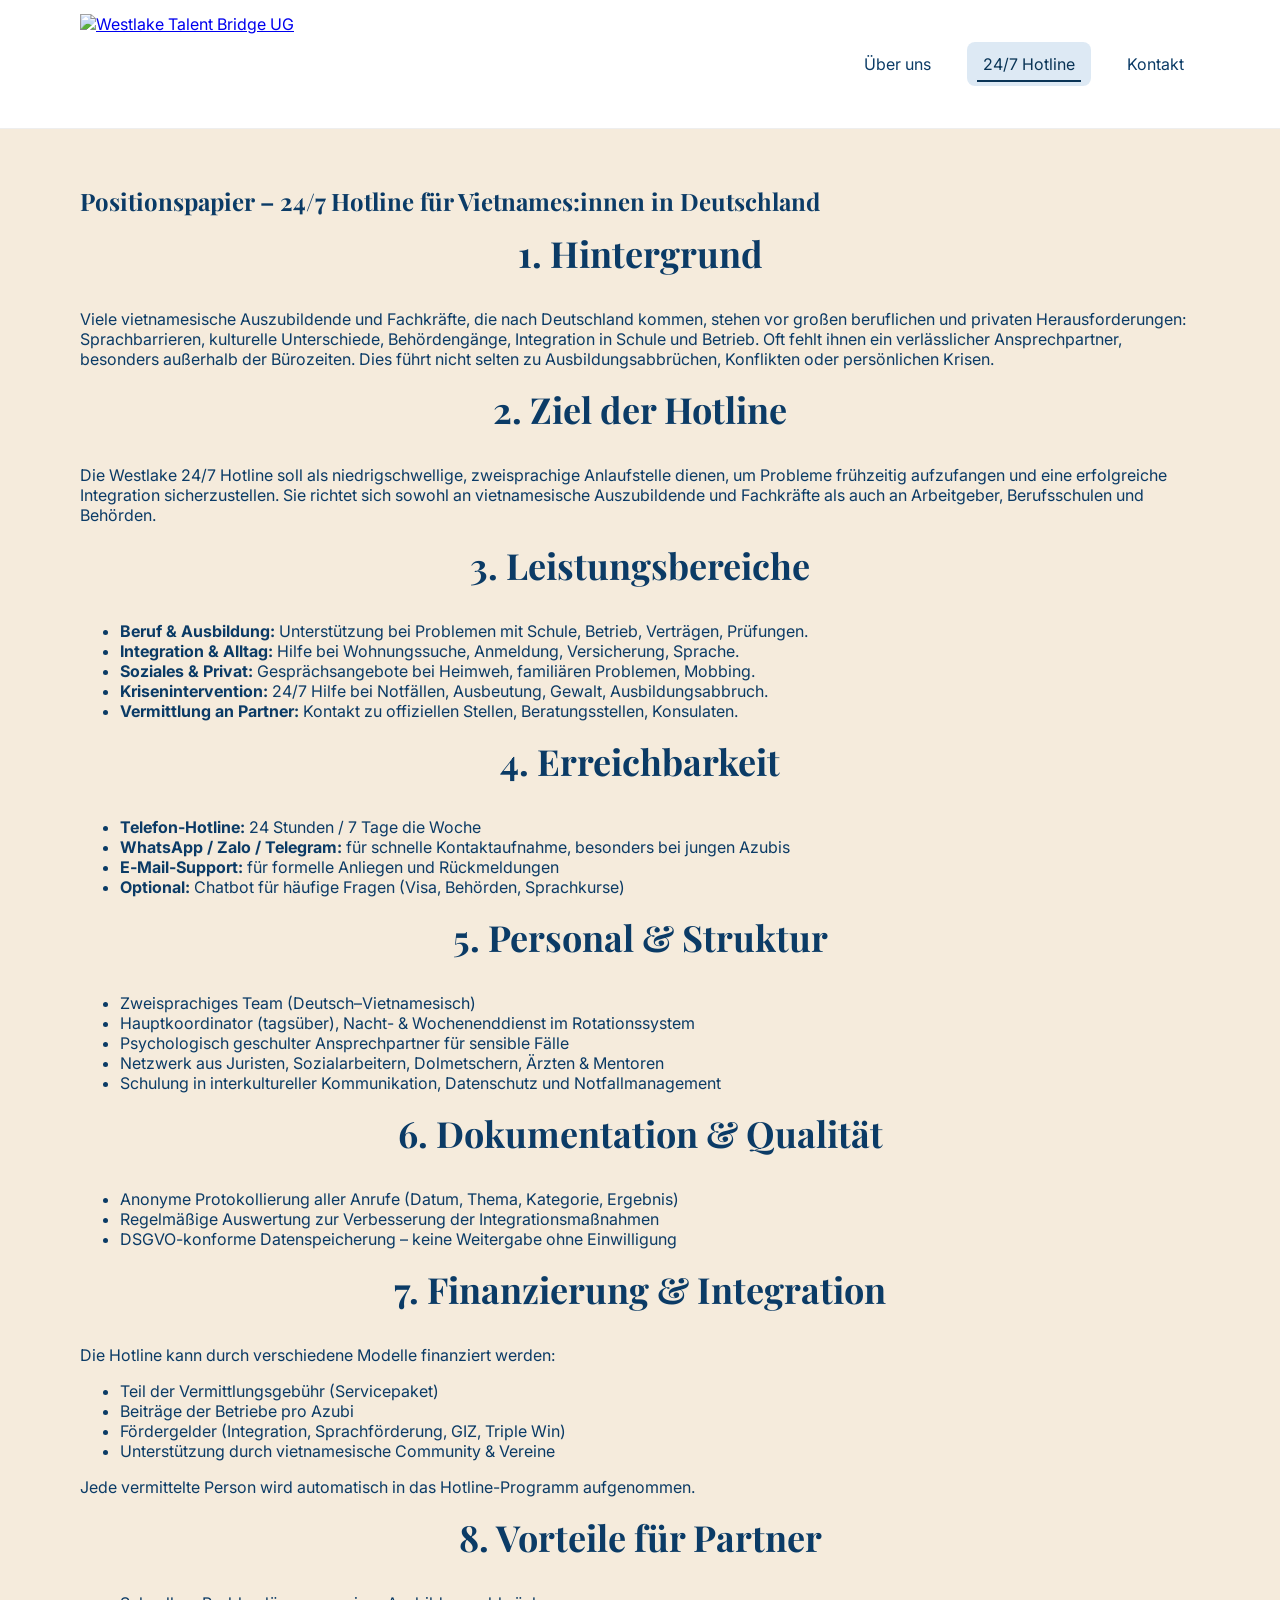
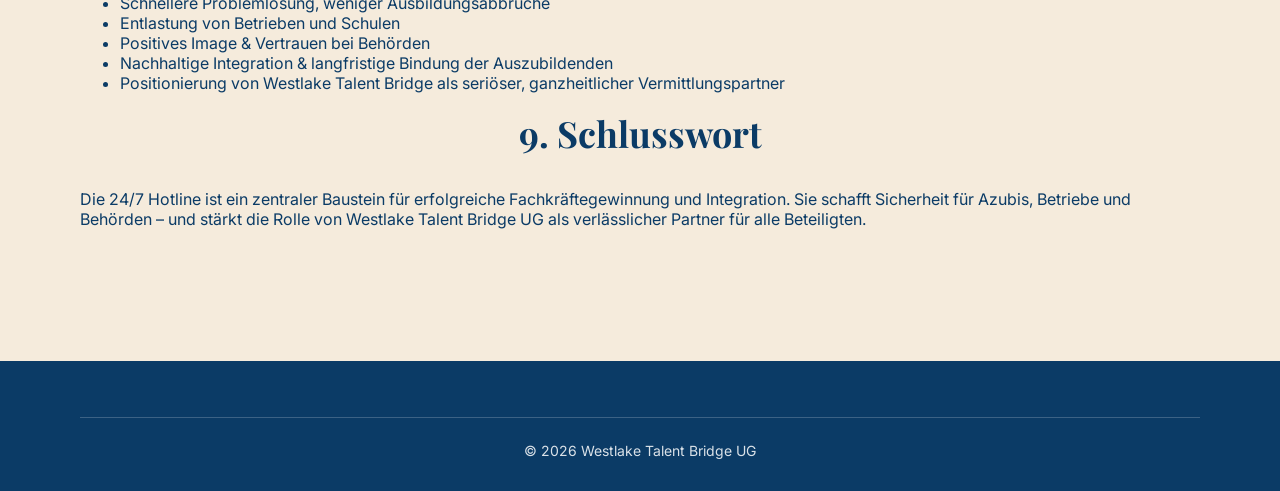
==== hotline.html @ a3ef187e "add new site" ====
<!DOCTYPE html>
<html lang="de">
<head>
	<meta charset="UTF-8" />
	<meta name="viewport" content="width=device-width, initial-scale=1.0" />
	<title>24/7 Hotline — Westlake Talent Bridge UG</title>
	<link rel="icon" href="./img/logo-monogram.jpeg" />
	<link rel="stylesheet" href="./css/styles.css" />
</head>
<body>
	<header class="site-header">
		<div class="container">
			<a href="/" class="logo" aria-label="Westlake Talent Bridge UG">
				<img src="./img/logo-top.jpeg" alt="Westlake Talent Bridge UG" />
			</a>
			<nav id="nav" class="nav" aria-label="Hauptnavigation">
				<ul class="nav__list">
					<li><a href="/ueber-uns.html">Über uns</a></li>
					<li><a href="/hotline.html" class="active">24/7 Hotline</a></li>
					<li><a href="/kontakt.html">Kontakt</a></li>
				</ul>
			</nav>
			<button id="burger" class="burger" aria-label="Menü öffnen" aria-controls="nav" aria-expanded="false">
				<span></span><span></span><span></span>
			</button>
		</div>
	</header>

	<main>
		<section class="section fade-in">
			<div class="container">
				<h1>Positionspapier – 24/7 Hotline für Vietnames:innen in Deutschland</h1>

				<h2>1. Hintergrund</h2>
				<p>Viele vietnamesische Auszubildende und Fachkräfte, die nach Deutschland kommen, stehen vor großen beruflichen und privaten Herausforderungen: Sprachbarrieren, kulturelle Unterschiede, Behördengänge, Integration in Schule und Betrieb. Oft fehlt ihnen ein verlässlicher Ansprechpartner, besonders außerhalb der Bürozeiten. Dies führt nicht selten zu Ausbildungsabbrüchen, Konflikten oder persönlichen Krisen.</p>

				<h2>2. Ziel der Hotline</h2>
				<p>Die Westlake 24/7 Hotline soll als niedrigschwellige, zweisprachige Anlaufstelle dienen, um Probleme frühzeitig aufzufangen und eine erfolgreiche Integration sicherzustellen. Sie richtet sich sowohl an vietnamesische Auszubildende und Fachkräfte als auch an Arbeitgeber, Berufsschulen und Behörden.</p>

				<h2>3. Leistungsbereiche</h2>
				<ul class="list">
					<li><strong>Beruf &amp; Ausbildung:</strong> Unterstützung bei Problemen mit Schule, Betrieb, Verträgen, Prüfungen.</li>
					<li><strong>Integration &amp; Alltag:</strong> Hilfe bei Wohnungssuche, Anmeldung, Versicherung, Sprache.</li>
					<li><strong>Soziales &amp; Privat:</strong> Gesprächsangebote bei Heimweh, familiären Problemen, Mobbing.</li>
					<li><strong>Krisenintervention:</strong> 24/7 Hilfe bei Notfällen, Ausbeutung, Gewalt, Ausbildungsabbruch.</li>
					<li><strong>Vermittlung an Partner:</strong> Kontakt zu offiziellen Stellen, Beratungsstellen, Konsulaten.</li>
				</ul>

				<h2>4. Erreichbarkeit</h2>
				<ul class="list">
					<li><strong>Telefon-Hotline:</strong> 24 Stunden / 7 Tage die Woche</li>
					<li><strong>WhatsApp / Zalo / Telegram:</strong> für schnelle Kontaktaufnahme, besonders bei jungen Azubis</li>
					<li><strong>E‑Mail-Support:</strong> für formelle Anliegen und Rückmeldungen</li>
					<li><strong>Optional:</strong> Chatbot für häufige Fragen (Visa, Behörden, Sprachkurse)</li>
				</ul>

				<h2>5. Personal &amp; Struktur</h2>
				<ul class="list">
					<li>Zweisprachiges Team (Deutsch–Vietnamesisch)</li>
					<li>Hauptkoordinator (tagsüber), Nacht- &amp; Wochenenddienst im Rotationssystem</li>
					<li>Psychologisch geschulter Ansprechpartner für sensible Fälle</li>
					<li>Netzwerk aus Juristen, Sozialarbeitern, Dolmetschern, Ärzten &amp; Mentoren</li>
					<li>Schulung in interkultureller Kommunikation, Datenschutz und Notfallmanagement</li>
				</ul>

				<h2>6. Dokumentation &amp; Qualität</h2>
				<ul class="list">
					<li>Anonyme Protokollierung aller Anrufe (Datum, Thema, Kategorie, Ergebnis)</li>
					<li>Regelmäßige Auswertung zur Verbesserung der Integrationsmaßnahmen</li>
					<li>DSGVO-konforme Datenspeicherung – keine Weitergabe ohne Einwilligung</li>
				</ul>

				<h2>7. Finanzierung &amp; Integration</h2>
				<p>Die Hotline kann durch verschiedene Modelle finanziert werden:</p>
				<ul class="list">
					<li>Teil der Vermittlungsgebühr (Servicepaket)</li>
					<li>Beiträge der Betriebe pro Azubi</li>
					<li>Fördergelder (Integration, Sprachförderung, GIZ, Triple Win)</li>
					<li>Unterstützung durch vietnamesische Community &amp; Vereine</li>
				</ul>
				<p>Jede vermittelte Person wird automatisch in das Hotline-Programm aufgenommen.</p>

				<h2>8. Vorteile für Partner</h2>
				<ul class="list">
					<li>Schnellere Problemlösung, weniger Ausbildungsabbrüche</li>
					<li>Entlastung von Betrieben und Schulen</li>
					<li>Positives Image &amp; Vertrauen bei Behörden</li>
					<li>Nachhaltige Integration &amp; langfristige Bindung der Auszubildenden</li>
					<li>Positionierung von Westlake Talent Bridge als seriöser, ganzheitlicher Vermittlungspartner</li>
				</ul>

				<h2>9. Schlusswort</h2>
				<p>Die 24/7 Hotline ist ein zentraler Baustein für erfolgreiche Fachkräftegewinnung und Integration. Sie schafft Sicherheit für Azubis, Betriebe und Behörden – und stärkt die Rolle von Westlake Talent Bridge UG als verlässlicher Partner für alle Beteiligten.</p>
			</div>
		</section>
	</main>

	<footer class="site-footer fade-in">
		<div class="container">
			<p class="copy">© <span id="year"></span> Westlake Talent Bridge UG</p>
		</div>
	</footer>

	<script src="./js/scripts.js"></script>
</body>
</html>
---- css/styles.css ----
@import url('https://fonts.googleapis.com/css2?family=Inter:wght@300;400;600&family=Playfair+Display:wght@400;600&display=swap');

:root{--blue-dark:#0B3B66;--blue-mid:#1F6FB2;--blue-hover:#093456;--beige:#F5EBDC;--gray-light:#F5F5F7;--white:#FFFFFF}
*{box-sizing:border-box}
html{scroll-behavior:smooth}
body{font-family:'Inter',sans-serif;color:var(--blue-dark);background:var(--beige);margin:0}
h1,h2,h3{font-family:'Playfair Display',serif;color:var(--blue-dark);margin:0 0 12px}
h1:hover,h2:hover,h3:hover,h4:hover,h5:hover,h6:hover,p:hover,span:hover,li:hover{cursor:default}
img{max-width:100%;height:auto;display:block}
.container{max-width:1160px;margin:0 auto;padding:0 20px}

/* Header */
.site-header{position:sticky;top:0;z-index:100;background:var(--white);border-bottom:1px solid #eee}
.site-header .container{display:flex;align-items:center;justify-content:space-between;padding:14px 20px}
.logo img{height:100px;width:auto;max-width:220px}
.nav__list{list-style:none;margin:0;padding:0;display:flex;gap:20px}
.nav__list a{color:var(--blue-dark);text-decoration:none;padding:12px 16px;border-radius:8px;transition:background-color .3s,color .3s;position:relative}
.nav__list a::after{content:"";position:absolute;left:10px;right:10px;bottom:4px;height:2px;background:var(--blue-mid);transform:scaleX(0);transform-origin:left;transition:transform .25s ease,background-color .25s ease}
.nav__list a:hover,.nav__list a.active{background:rgba(31,111,178,0.15);color:var(--blue-hover)}
.nav__list a:hover::after,.nav__list a.active::after{transform:scaleX(1);background:var(--blue-hover)}
.nav__list a.contact-btn{background:var(--blue-mid);color:#fff;padding:12px 28px;font-size:16px;border-radius:10px}
.nav__list a.contact-btn:hover{background:var(--blue-hover);color:#fff}
.nav__list a.contact-btn::after{display:none}
.burger{display:none;background:none;border:0;width:36px;height:28px;position:relative}
.burger span{position:absolute;left:0;right:0;height:3px;background:var(--blue-dark);border-radius:2px;transition:.2s}
.burger span:nth-child(1){top:3px}
.burger span:nth-child(2){top:12px}
.burger span:nth-child(3){top:21px}
.burger.active span:nth-child(1){transform:translateY(9px) rotate(45deg)}
.burger.active span:nth-child(2){opacity:0}
.burger.active span:nth-child(3){transform:translateY(-9px) rotate(-45deg)}
@media (max-width:992px){
  .nav{position:fixed;inset:60px 0 0 0;background:rgba(255,255,255,.98);transform:translateX(100%);transition:transform .25s ease;padding:20px}
  .nav.open{transform:translateX(0)}
  .nav__list{flex-direction:column;gap:16px}
  .burger{display:inline-block}
}

/* Hero */
.hero{position:relative;background:transparent;color:var(--white);padding:0;overflow:hidden}
.hero::after{content:"";position:absolute;inset:0;background:linear-gradient(135deg, rgba(11,59,102,.90) 0%, rgba(11,59,102,.75) 60%, rgba(245,235,220,.55) 100%);z-index:1}
.hero__video,.hero-video{position:absolute;inset:0;width:100%;height:100%;object-fit:cover;z-index:0}
.hero .container{position:relative;z-index:2}
.hero .container{display:flex;flex-direction:column;align-items:center;justify-content:center;text-align:center;min-height:100vh;gap:12px}
.hero h1{color:var(--white);font-size:40px}
.hero p{color:var(--white);opacity:.95}
.cta .btn{display:inline-block;margin-top:12px;background:var(--blue-mid);color:#FFFFFF;padding:16px 26px;font-size:18px;border-radius:12px;text-decoration:none;transition:background-color .3s,transform .2s}
.cta .btn:hover{background:var(--blue-hover);transform:translateY(-2px)}

/* Sections */
.section{padding:56px 0}
.section h2{text-align:center;font-size:36px;margin-bottom:32px}
.grid{display:grid;gap:24px}
.grid-4{grid-template-columns:repeat(2,1fr)}
@media (max-width:768px){.grid-4{grid-template-columns:1fr}}
.card{position:relative;background:var(--white);border:1px solid #eee;border-radius:14px;padding:28px;box-shadow:0 8px 24px rgba(11,59,102,.10);transition:transform .3s,box-shadow .3s;overflow:hidden}
.card::before{content:"";position:absolute;top:0;left:0;right:0;height:4px;background:linear-gradient(90deg,var(--blue-mid) 0%,var(--blue-dark) 100%);transform:scaleX(0);transform-origin:left;transition:transform .4s ease}
.card h3{display:flex;align-items:center;gap:12px}
.card__icon{font-size:40px;display:inline-block}
.card.hover-rise:hover{transform:translateY(-6px);box-shadow:0 16px 32px rgba(11,59,102,.18)}
.card.hover-rise:hover::before{transform:scaleX(1)}

/* Akademie */
.section-akademie{background:linear-gradient(135deg,rgba(31,111,178,0.05) 0%,rgba(245,235,220,0.3) 100%)}
.akademie-content{max-width:900px;margin:0 auto;text-align:center}
.akademie-content p{font-size:18px;line-height:1.6;margin-bottom:16px}
.akademie-features{display:grid;grid-template-columns:repeat(4,1fr);gap:20px;margin-top:32px}
.akademie-feature{background:var(--white);padding:24px;border-radius:12px;box-shadow:0 4px 16px rgba(11,59,102,.08);transition:transform .3s,box-shadow .3s}
.akademie-feature:hover{transform:translateY(-4px);box-shadow:0 8px 24px rgba(11,59,102,.15)}
.feature-icon{font-size:40px;display:block;margin-bottom:12px}
.akademie-feature h4{font-size:18px;color:var(--blue-dark);margin:0}
@media (max-width:992px){.akademie-features{grid-template-columns:repeat(2,1fr)}}
@media (max-width:576px){.akademie-features{grid-template-columns:1fr}}

/* Process Timeline */
.section-process{background:var(--white)}
.process-timeline{display:grid;grid-template-columns:repeat(5,1fr);gap:20px;margin-top:40px;position:relative}
.process-timeline::before{content:"";position:absolute;top:40px;left:10%;right:10%;height:2px;background:linear-gradient(90deg,var(--blue-mid) 0%,var(--blue-dark) 100%);z-index:0}
.process-step{position:relative;text-align:center;z-index:1}
.step-number{width:60px;height:60px;margin:0 auto 16px;background:linear-gradient(135deg,var(--blue-mid),var(--blue-dark));color:white;border-radius:50%;display:flex;align-items:center;justify-content:center;font-size:24px;font-weight:600;box-shadow:0 4px 12px rgba(11,59,102,.2)}
.process-step h3{font-size:18px;margin-bottom:8px;color:var(--blue-dark)}
.process-step p{font-size:14px;color:#666;line-height:1.5}
@media (max-width:992px){.process-timeline{grid-template-columns:repeat(2,1fr);gap:30px}.process-timeline::before{display:none}}
@media (max-width:576px){.process-timeline{grid-template-columns:1fr}}

/* References */
.section-references{background:linear-gradient(135deg,rgba(245,235,220,0.4) 0%,rgba(31,111,178,0.05) 100%)}
.references-intro{text-align:center;font-size:18px;max-width:700px;margin:0 auto 32px}
.partners-grid{display:grid;grid-template-columns:repeat(6,1fr);gap:16px}
.partner-badge{background:var(--white);padding:20px 12px;border-radius:12px;text-align:center;font-size:16px;font-weight:500;color:var(--blue-dark);box-shadow:0 4px 12px rgba(11,59,102,.08);transition:transform .3s,box-shadow .3s;display:flex;align-items:center;justify-content:center;min-height:80px}
.partner-badge:hover{transform:translateY(-4px);box-shadow:0 8px 20px rgba(11,59,102,.15)}
@media (max-width:992px){.partners-grid{grid-template-columns:repeat(3,1fr)}}
@media (max-width:576px){.partners-grid{grid-template-columns:repeat(2,1fr)}}

/* Footer */
.site-footer{background:var(--blue-dark);color:var(--white);padding:48px 0 24px;margin-top:60px}
.site-footer h4{color:var(--white);font-size:18px;margin-bottom:16px}
.site-footer p{color:rgba(255,255,255,0.85);margin:8px 0}
.site-footer a{color:rgba(255,255,255,0.85);text-decoration:none;transition:color .3s}
.site-footer a:hover{color:var(--white)}
.footer-grid{display:grid;grid-template-columns:repeat(3,1fr);gap:32px;margin-bottom:32px}
.footer-grid ul{list-style:none;padding:0;margin:0}
.footer-grid ul li{margin:8px 0}
.socials{list-style:none;padding:0;margin:0;display:flex;gap:12px}
.socials a{display:inline-block;padding:8px 16px;background:rgba(255,255,255,0.1);border-radius:8px;transition:background .3s}
.socials a:hover{background:rgba(255,255,255,0.2)}
.copy{margin-top:24px;padding-top:24px;border-top:1px solid rgba(255,255,255,0.2);color:rgba(255,255,255,0.7);font-size:14px;text-align:center}
@media (max-width:768px){.footer-grid{grid-template-columns:1fr;gap:24px}}

/* Animations */
.fade-in,.slide-up,section{opacity:0;transform:translateY(30px);transition:all .6s ease-out}
.visible{opacity:1;transform:translateY(0)}

/* Forms */
.contact-form{display:grid;gap:12px}
.form-row{display:grid;grid-template-columns:1fr 1fr;gap:12px}
.contact-form input,.contact-form textarea{width:100%;padding:10px 12px;border:1px solid #ddd;border-radius:8px;font-family:inherit}
.contact-form .btn{align-self:start}
@media (max-width:576px){.form-row{grid-template-columns:1fr}}
.map-placeholder iframe{width:100%;height:300px;border:0;border-radius:12px;box-shadow:0 8px 24px rgba(0,0,0,.06)}
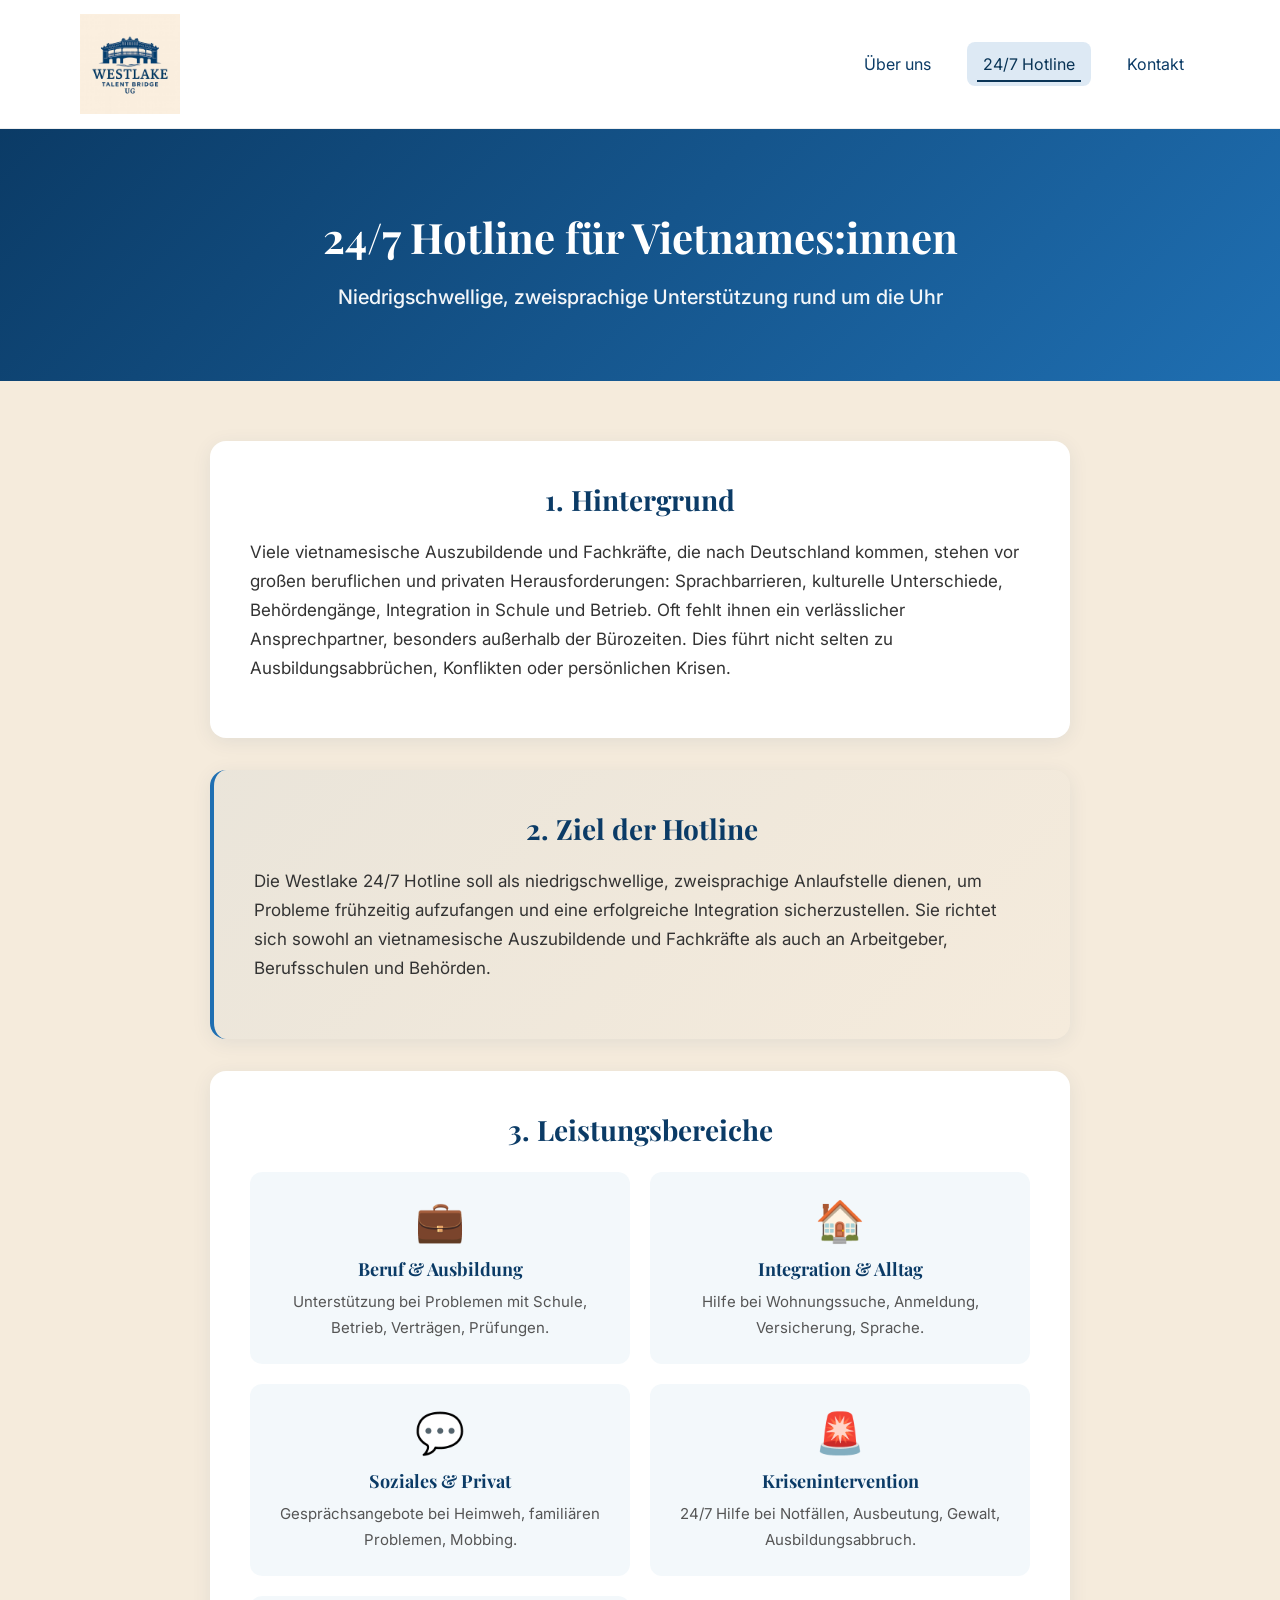
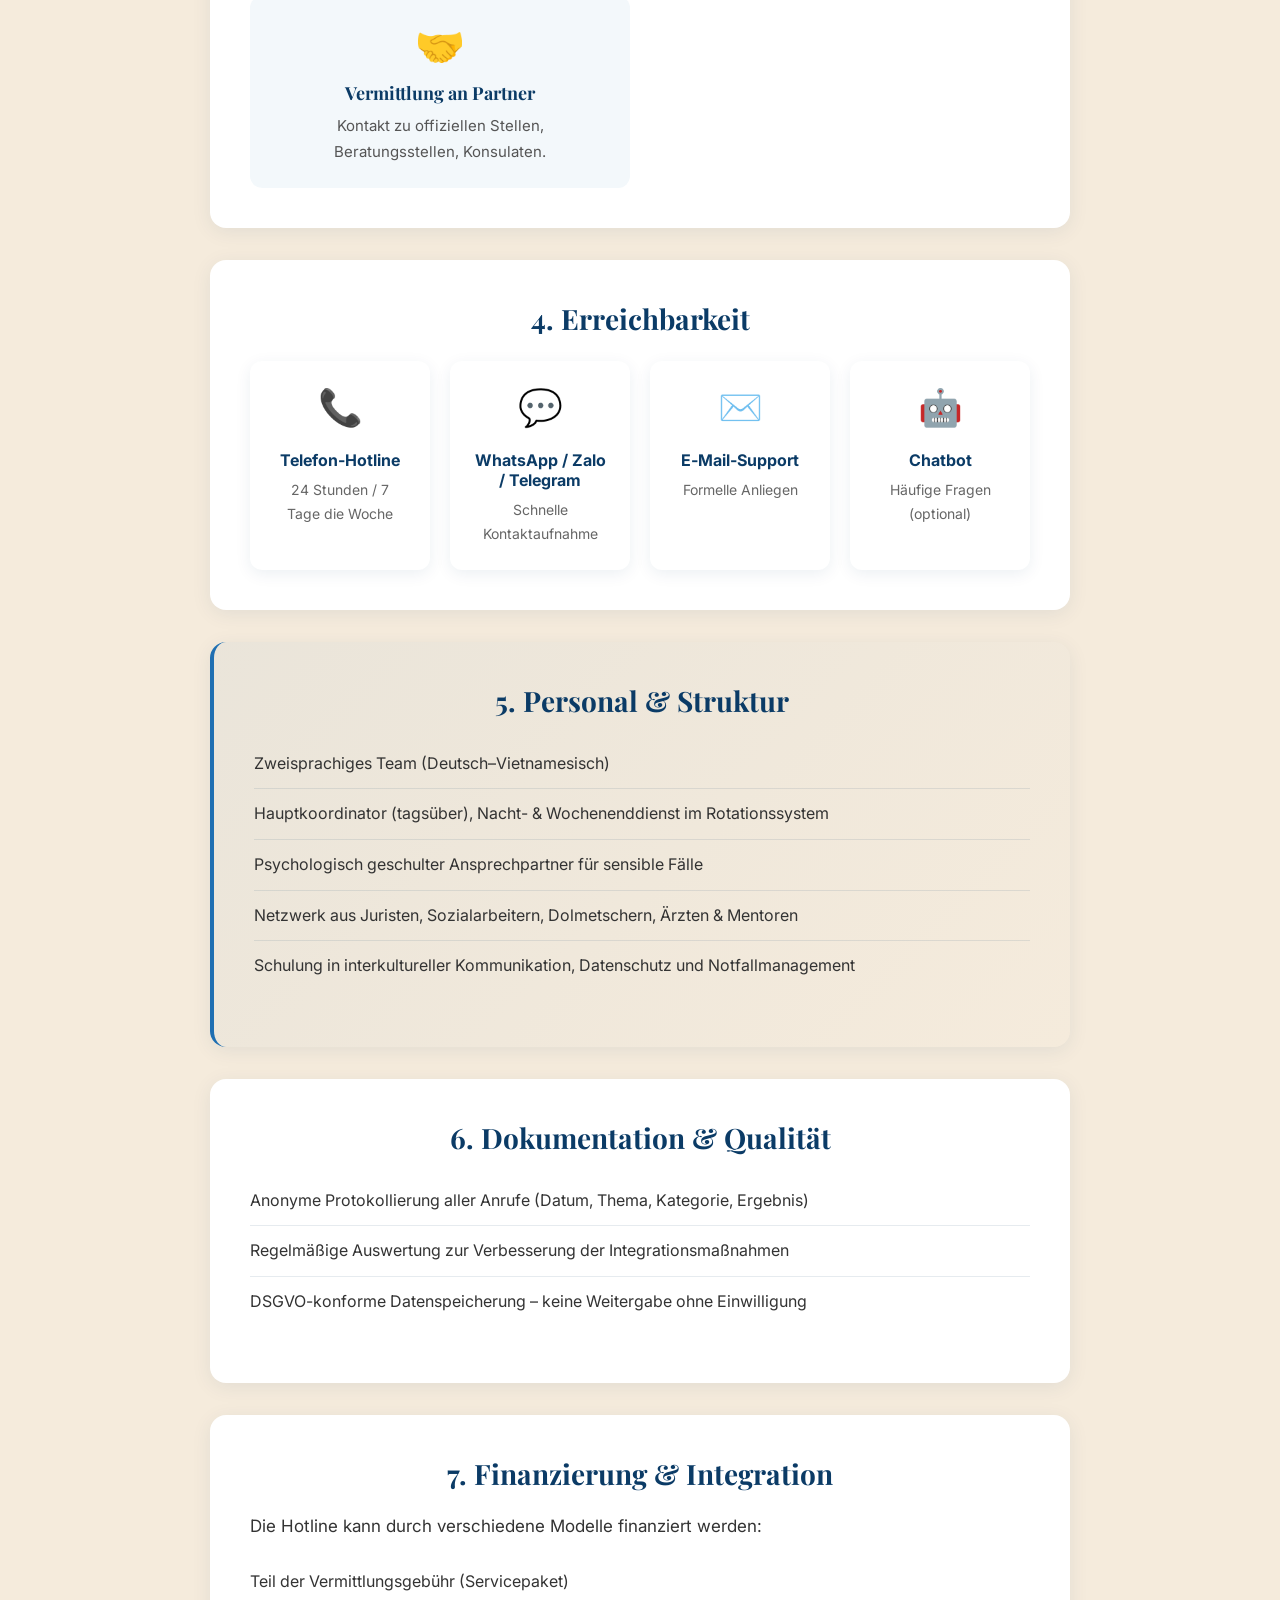
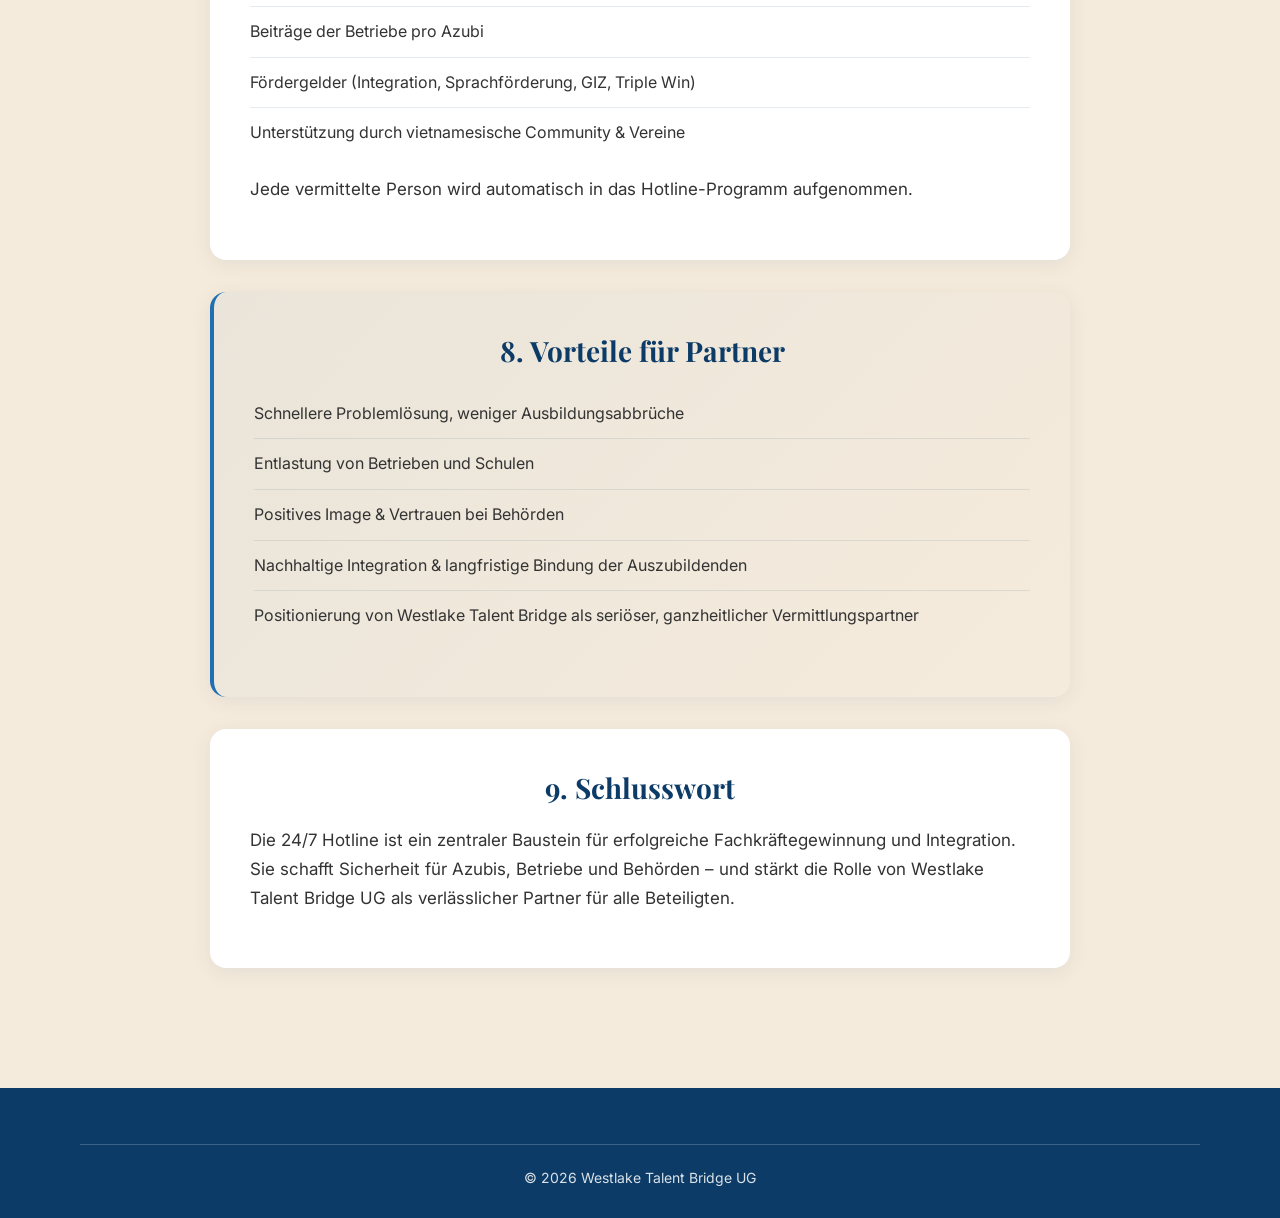
==== commit c4732154: "styles" ====
--- a/hotline.html
+++ b/hotline.html
@@ -3,15 +3,28 @@
 <head>
 	<meta charset="UTF-8" />
 	<meta name="viewport" content="width=device-width, initial-scale=1.0" />
+	<meta name="description" content="24/7 Hotline für vietnamesische Auszubildende und Fachkräfte in Deutschland. Zweisprachige Unterstützung bei Beruf, Integration, Alltag und Krisen." />
+	<meta name="keywords" content="24/7 Hotline, vietnamesische Azubis, Krisenintervention, Integration, Deutschland, Deutsch-Vietnamesisch, Beratung" />
+	
+	<!-- Open Graph -->
+	<meta property="og:type" content="website" />
+	<meta property="og:title" content="24/7 Hotline — Westlake Talent Bridge UG" />
+	<meta property="og:description" content="Niedrigschwellige, zweisprachige Unterstützung rund um die Uhr für vietnamesische Fachkräfte in Deutschland." />
+	<meta property="og:image" content="https://westlake-talent.de/img/wtb2.jpeg" />
+	
 	<title>24/7 Hotline — Westlake Talent Bridge UG</title>
-	<link rel="icon" href="./img/logo-monogram.jpeg" />
+	<link rel="icon" type="image/x-icon" href="./favicon_io/favicon.ico" />
+	<link rel="icon" type="image/png" sizes="32x32" href="./favicon_io/favicon-32x32.png">
+	<link rel="icon" type="image/png" sizes="16x16" href="./favicon_io/favicon-16x16.png">
+	<link rel="apple-touch-icon" sizes="180x180" href="./favicon_io/apple-touch-icon.png">
+	<link rel="manifest" href="./favicon_io/site.webmanifest">
 	<link rel="stylesheet" href="./css/styles.css" />
 </head>
 <body>
 	<header class="site-header">
 		<div class="container">
 			<a href="/" class="logo" aria-label="Westlake Talent Bridge UG">
-				<img src="./img/logo-top.jpeg" alt="Westlake Talent Bridge UG" />
+				<img src="./img/wtb2.jpeg" alt="Westlake Talent Bridge UG" />
 			</a>
 			<nav id="nav" class="nav" aria-label="Hauptnavigation">
 				<ul class="nav__list">
@@ -27,70 +40,129 @@
 	</header>
 
 	<main>
-		<section class="section fade-in">
+		<section class="section section-hero-page fade-in">
 			<div class="container">
-				<h1>Positionspapier – 24/7 Hotline für Vietnames:innen in Deutschland</h1>
+				<h1>24/7 Hotline für Vietnames:innen</h1>
+				<p class="subtitle">Niedrigschwellige, zweisprachige Unterstützung rund um die Uhr</p>
+			</div>
+		</section>
 
-				<h2>1. Hintergrund</h2>
-				<p>Viele vietnamesische Auszubildende und Fachkräfte, die nach Deutschland kommen, stehen vor großen beruflichen und privaten Herausforderungen: Sprachbarrieren, kulturelle Unterschiede, Behördengänge, Integration in Schule und Betrieb. Oft fehlt ihnen ein verlässlicher Ansprechpartner, besonders außerhalb der Bürozeiten. Dies führt nicht selten zu Ausbildungsabbrüchen, Konflikten oder persönlichen Krisen.</p>
+		<section class="section section-content fade-in">
+			<div class="container content-wrapper">
+				<article class="content-block">
+					<h2>1. Hintergrund</h2>
+					<p>Viele vietnamesische Auszubildende und Fachkräfte, die nach Deutschland kommen, stehen vor großen beruflichen und privaten Herausforderungen: Sprachbarrieren, kulturelle Unterschiede, Behördengänge, Integration in Schule und Betrieb. Oft fehlt ihnen ein verlässlicher Ansprechpartner, besonders außerhalb der Bürozeiten. Dies führt nicht selten zu Ausbildungsabbrüchen, Konflikten oder persönlichen Krisen.</p>
+				</article>
 
-				<h2>2. Ziel der Hotline</h2>
-				<p>Die Westlake 24/7 Hotline soll als niedrigschwellige, zweisprachige Anlaufstelle dienen, um Probleme frühzeitig aufzufangen und eine erfolgreiche Integration sicherzustellen. Sie richtet sich sowohl an vietnamesische Auszubildende und Fachkräfte als auch an Arbeitgeber, Berufsschulen und Behörden.</p>
+				<article class="content-block highlight-block">
+					<h2>2. Ziel der Hotline</h2>
+					<p>Die Westlake 24/7 Hotline soll als niedrigschwellige, zweisprachige Anlaufstelle dienen, um Probleme frühzeitig aufzufangen und eine erfolgreiche Integration sicherzustellen. Sie richtet sich sowohl an vietnamesische Auszubildende und Fachkräfte als auch an Arbeitgeber, Berufsschulen und Behörden.</p>
+				</article>
 
-				<h2>3. Leistungsbereiche</h2>
-				<ul class="list">
-					<li><strong>Beruf &amp; Ausbildung:</strong> Unterstützung bei Problemen mit Schule, Betrieb, Verträgen, Prüfungen.</li>
-					<li><strong>Integration &amp; Alltag:</strong> Hilfe bei Wohnungssuche, Anmeldung, Versicherung, Sprache.</li>
-					<li><strong>Soziales &amp; Privat:</strong> Gesprächsangebote bei Heimweh, familiären Problemen, Mobbing.</li>
-					<li><strong>Krisenintervention:</strong> 24/7 Hilfe bei Notfällen, Ausbeutung, Gewalt, Ausbildungsabbruch.</li>
-					<li><strong>Vermittlung an Partner:</strong> Kontakt zu offiziellen Stellen, Beratungsstellen, Konsulaten.</li>
-				</ul>
+				<article class="content-block">
+					<h2>3. Leistungsbereiche</h2>
+					<div class="services-grid">
+						<div class="service-card">
+							<span class="service-icon">💼</span>
+							<h3>Beruf &amp; Ausbildung</h3>
+							<p>Unterstützung bei Problemen mit Schule, Betrieb, Verträgen, Prüfungen.</p>
+						</div>
+						<div class="service-card">
+							<span class="service-icon">🏠</span>
+							<h3>Integration &amp; Alltag</h3>
+							<p>Hilfe bei Wohnungssuche, Anmeldung, Versicherung, Sprache.</p>
+						</div>
+						<div class="service-card">
+							<span class="service-icon">💬</span>
+							<h3>Soziales &amp; Privat</h3>
+							<p>Gesprächsangebote bei Heimweh, familiären Problemen, Mobbing.</p>
+						</div>
+						<div class="service-card">
+							<span class="service-icon">🚨</span>
+							<h3>Krisenintervention</h3>
+							<p>24/7 Hilfe bei Notfällen, Ausbeutung, Gewalt, Ausbildungsabbruch.</p>
+						</div>
+						<div class="service-card">
+							<span class="service-icon">🤝</span>
+							<h3>Vermittlung an Partner</h3>
+							<p>Kontakt zu offiziellen Stellen, Beratungsstellen, Konsulaten.</p>
+						</div>
+					</div>
+				</article>
 
-				<h2>4. Erreichbarkeit</h2>
-				<ul class="list">
-					<li><strong>Telefon-Hotline:</strong> 24 Stunden / 7 Tage die Woche</li>
-					<li><strong>WhatsApp / Zalo / Telegram:</strong> für schnelle Kontaktaufnahme, besonders bei jungen Azubis</li>
-					<li><strong>E‑Mail-Support:</strong> für formelle Anliegen und Rückmeldungen</li>
-					<li><strong>Optional:</strong> Chatbot für häufige Fragen (Visa, Behörden, Sprachkurse)</li>
-				</ul>
+				<article class="content-block">
+					<h2>4. Erreichbarkeit</h2>
+					<div class="contact-methods">
+						<div class="contact-method">
+							<span class="contact-icon">📞</span>
+							<h4>Telefon-Hotline</h4>
+							<p>24 Stunden / 7 Tage die Woche</p>
+						</div>
+						<div class="contact-method">
+							<span class="contact-icon">💬</span>
+							<h4>WhatsApp / Zalo / Telegram</h4>
+							<p>Schnelle Kontaktaufnahme</p>
+						</div>
+						<div class="contact-method">
+							<span class="contact-icon">✉️</span>
+							<h4>E‑Mail-Support</h4>
+							<p>Formelle Anliegen</p>
+						</div>
+						<div class="contact-method">
+							<span class="contact-icon">🤖</span>
+							<h4>Chatbot</h4>
+							<p>Häufige Fragen (optional)</p>
+						</div>
+					</div>
+				</article>
 
-				<h2>5. Personal &amp; Struktur</h2>
-				<ul class="list">
-					<li>Zweisprachiges Team (Deutsch–Vietnamesisch)</li>
-					<li>Hauptkoordinator (tagsüber), Nacht- &amp; Wochenenddienst im Rotationssystem</li>
-					<li>Psychologisch geschulter Ansprechpartner für sensible Fälle</li>
-					<li>Netzwerk aus Juristen, Sozialarbeitern, Dolmetschern, Ärzten &amp; Mentoren</li>
-					<li>Schulung in interkultureller Kommunikation, Datenschutz und Notfallmanagement</li>
-				</ul>
+				<article class="content-block highlight-block">
+					<h2>5. Personal &amp; Struktur</h2>
+					<ul class="list">
+						<li>Zweisprachiges Team (Deutsch–Vietnamesisch)</li>
+						<li>Hauptkoordinator (tagsüber), Nacht- &amp; Wochenenddienst im Rotationssystem</li>
+						<li>Psychologisch geschulter Ansprechpartner für sensible Fälle</li>
+						<li>Netzwerk aus Juristen, Sozialarbeitern, Dolmetschern, Ärzten &amp; Mentoren</li>
+						<li>Schulung in interkultureller Kommunikation, Datenschutz und Notfallmanagement</li>
+					</ul>
+				</article>
 
-				<h2>6. Dokumentation &amp; Qualität</h2>
-				<ul class="list">
-					<li>Anonyme Protokollierung aller Anrufe (Datum, Thema, Kategorie, Ergebnis)</li>
-					<li>Regelmäßige Auswertung zur Verbesserung der Integrationsmaßnahmen</li>
-					<li>DSGVO-konforme Datenspeicherung – keine Weitergabe ohne Einwilligung</li>
-				</ul>
+				<article class="content-block">
+					<h2>6. Dokumentation &amp; Qualität</h2>
+					<ul class="list">
+						<li>Anonyme Protokollierung aller Anrufe (Datum, Thema, Kategorie, Ergebnis)</li>
+						<li>Regelmäßige Auswertung zur Verbesserung der Integrationsmaßnahmen</li>
+						<li>DSGVO-konforme Datenspeicherung – keine Weitergabe ohne Einwilligung</li>
+					</ul>
+				</article>
 
-				<h2>7. Finanzierung &amp; Integration</h2>
-				<p>Die Hotline kann durch verschiedene Modelle finanziert werden:</p>
-				<ul class="list">
-					<li>Teil der Vermittlungsgebühr (Servicepaket)</li>
-					<li>Beiträge der Betriebe pro Azubi</li>
-					<li>Fördergelder (Integration, Sprachförderung, GIZ, Triple Win)</li>
-					<li>Unterstützung durch vietnamesische Community &amp; Vereine</li>
-				</ul>
-				<p>Jede vermittelte Person wird automatisch in das Hotline-Programm aufgenommen.</p>
+				<article class="content-block">
+					<h2>7. Finanzierung &amp; Integration</h2>
+					<p>Die Hotline kann durch verschiedene Modelle finanziert werden:</p>
+					<ul class="list">
+						<li>Teil der Vermittlungsgebühr (Servicepaket)</li>
+						<li>Beiträge der Betriebe pro Azubi</li>
+						<li>Fördergelder (Integration, Sprachförderung, GIZ, Triple Win)</li>
+						<li>Unterstützung durch vietnamesische Community &amp; Vereine</li>
+					</ul>
+					<p>Jede vermittelte Person wird automatisch in das Hotline-Programm aufgenommen.</p>
+				</article>
 
-				<h2>8. Vorteile für Partner</h2>
-				<ul class="list">
-					<li>Schnellere Problemlösung, weniger Ausbildungsabbrüche</li>
-					<li>Entlastung von Betrieben und Schulen</li>
-					<li>Positives Image &amp; Vertrauen bei Behörden</li>
-					<li>Nachhaltige Integration &amp; langfristige Bindung der Auszubildenden</li>
-					<li>Positionierung von Westlake Talent Bridge als seriöser, ganzheitlicher Vermittlungspartner</li>
-				</ul>
+				<article class="content-block highlight-block">
+					<h2>8. Vorteile für Partner</h2>
+					<ul class="list">
+						<li>Schnellere Problemlösung, weniger Ausbildungsabbrüche</li>
+						<li>Entlastung von Betrieben und Schulen</li>
+						<li>Positives Image &amp; Vertrauen bei Behörden</li>
+						<li>Nachhaltige Integration &amp; langfristige Bindung der Auszubildenden</li>
+						<li>Positionierung von Westlake Talent Bridge als seriöser, ganzheitlicher Vermittlungspartner</li>
+					</ul>
+				</article>
 
-				<h2>9. Schlusswort</h2>
-				<p>Die 24/7 Hotline ist ein zentraler Baustein für erfolgreiche Fachkräftegewinnung und Integration. Sie schafft Sicherheit für Azubis, Betriebe und Behörden – und stärkt die Rolle von Westlake Talent Bridge UG als verlässlicher Partner für alle Beteiligten.</p>
+				<article class="content-block">
+					<h2>9. Schlusswort</h2>
+					<p>Die 24/7 Hotline ist ein zentraler Baustein für erfolgreiche Fachkräftegewinnung und Integration. Sie schafft Sicherheit für Azubis, Betriebe und Behörden – und stärkt die Rolle von Westlake Talent Bridge UG als verlässlicher Partner für alle Beteiligten.</p>
+				</article>
 			</div>
 		</section>
 	</main>
--- a/css/styles.css
+++ b/css/styles.css
@@ -26,26 +26,39 @@
 .burger span:nth-child(1){top:3px}
 .burger span:nth-child(2){top:12px}
 .burger span:nth-child(3){top:21px}
+.burger.active span{background:var(--white)}
 .burger.active span:nth-child(1){transform:translateY(9px) rotate(45deg)}
 .burger.active span:nth-child(2){opacity:0}
 .burger.active span:nth-child(3){transform:translateY(-9px) rotate(-45deg)}
 @media (max-width:992px){
-  .nav{position:fixed;inset:60px 0 0 0;background:rgba(255,255,255,.98);transform:translateX(100%);transition:transform .25s ease;padding:20px}
+  .nav{position:fixed;inset:0;background:var(--blue-dark);transform:translateX(100%);transition:transform .25s ease;padding:80px 40px;z-index:999;overflow-y:auto}
   .nav.open{transform:translateX(0)}
-  .nav__list{flex-direction:column;gap:16px}
-  .burger{display:inline-block}
+  .nav__list{flex-direction:column;gap:32px;align-items:flex-start}
+  .nav__list a{color:var(--white);font-size:24px;padding:16px 0}
+  .nav__list a::after{display:none}
+  .nav__list a:hover,.nav__list a.active{background:transparent;color:var(--beige)}
+  .nav__list a.contact-btn{background:var(--blue-mid);color:var(--white);padding:14px 28px;font-size:24px;border-radius:12px}
+  .nav__list a.contact-btn:hover{background:var(--blue-hover)}
+  .burger{display:inline-block;z-index:1000}
+  body._overflow,html._overflow{overflow:hidden}
 }
 
 /* Hero */
 .hero{position:relative;background:transparent;color:var(--white);padding:0;overflow:hidden}
 .hero::after{content:"";position:absolute;inset:0;background:linear-gradient(135deg, rgba(11,59,102,.90) 0%, rgba(11,59,102,.75) 60%, rgba(245,235,220,.55) 100%);z-index:1}
 .hero__video,.hero-video{position:absolute;inset:0;width:100%;height:100%;object-fit:cover;z-index:0}
-.hero .container{position:relative;z-index:2}
-.hero .container{display:flex;flex-direction:column;align-items:center;justify-content:center;text-align:center;min-height:100vh;gap:12px}
+.hero .container{position:relative;z-index:2;display:flex;flex-direction:column;align-items:center;justify-content:center;text-align:center;min-height:100vh;gap:12px}
 .hero h1{color:var(--white);font-size:40px}
 .hero p{color:var(--white);opacity:.95}
 .cta .btn{display:inline-block;margin-top:12px;background:var(--blue-mid);color:#FFFFFF;padding:16px 26px;font-size:18px;border-radius:12px;text-decoration:none;transition:background-color .3s,transform .2s}
 .cta .btn:hover{background:var(--blue-hover);transform:translateY(-2px)}
+.hero-stats{display:grid;grid-template-columns:repeat(3,1fr);gap:40px;margin-top:60px;max-width:800px;width:100%}
+.stat-item{text-align:center}
+.stat-number{font-size:48px;font-weight:700;color:var(--white);font-family:'Playfair Display',serif;margin-bottom:8px}
+.stat-number::after{content:'+'}
+.stat-item:nth-child(3) .stat-number::after{content:'%'}
+.stat-label{font-size:16px;color:rgba(255,255,255,0.9);font-weight:400}
+@media (max-width:768px){.hero-stats{grid-template-columns:1fr;gap:24px}}
 
 /* Sections */
 .section{padding:56px 0}
@@ -61,7 +74,9 @@
 .card.hover-rise:hover::before{transform:scaleX(1)}
 
 /* Akademie */
-.section-akademie{background:linear-gradient(135deg,rgba(31,111,178,0.05) 0%,rgba(245,235,220,0.3) 100%)}
+.section-akademie{position:relative;background:linear-gradient(135deg,rgba(31,111,178,0.05) 0%,rgba(245,235,220,0.3) 100%);overflow:hidden}
+.section-akademie::before{content:"";position:absolute;inset:0;background-image:url('../img/people.png');background-size:cover;background-position:center 20%;opacity:0.4;z-index:0}
+.section-akademie .container{position:relative;z-index:1}
 .akademie-content{max-width:900px;margin:0 auto;text-align:center}
 .akademie-content p{font-size:18px;line-height:1.6;margin-bottom:16px}
 .akademie-features{display:grid;grid-template-columns:repeat(4,1fr);gap:20px;margin-top:32px}
@@ -107,15 +122,78 @@
 .copy{margin-top:24px;padding-top:24px;border-top:1px solid rgba(255,255,255,0.2);color:rgba(255,255,255,0.7);font-size:14px;text-align:center}
 @media (max-width:768px){.footer-grid{grid-template-columns:1fr;gap:24px}}
 
+/* Content Pages Styles */
+.section-hero-page{background:linear-gradient(135deg,var(--blue-dark) 0%,var(--blue-mid) 100%);color:var(--white);padding:80px 0 60px;text-align:center}
+.section-hero-page h1{color:var(--white);font-size:42px;margin-bottom:16px}
+.subtitle{font-size:20px;color:rgba(255,255,255,0.95);margin-bottom:12px;font-weight:500}
+.meta-date{font-size:14px;color:rgba(255,255,255,0.7)}
+.section-content{padding:60px 0}
+.content-wrapper{max-width:900px;margin:0 auto}
+.content-block{background:var(--white);padding:40px;margin-bottom:32px;border-radius:16px;box-shadow:0 4px 20px rgba(11,59,102,.08)}
+.content-block h2{color:var(--blue-dark);font-size:28px;margin-bottom:20px}
+.content-block p{font-size:17px;line-height:1.7;color:#333;margin-bottom:16px}
+.content-block:last-child{margin-bottom:0}
+.highlight-block{background:linear-gradient(135deg,rgba(31,111,178,0.05) 0%,rgba(245,235,220,0.3) 100%);border-left:4px solid var(--blue-mid)}
+.principles-list{list-style:none;padding:0;margin:20px 0 0;display:grid;grid-template-columns:repeat(2,1fr);gap:16px}
+.principles-list li{background:var(--white);padding:16px 20px;border-radius:10px;box-shadow:0 2px 8px rgba(11,59,102,.06);color:var(--blue-dark)}
+@media (max-width:576px){.principles-list{grid-template-columns:1fr}}
+.process-list{margin-top:24px}
+.process-item{display:flex;gap:20px;margin-bottom:24px;align-items:flex-start}
+.process-num{flex-shrink:0;width:50px;height:50px;background:linear-gradient(135deg,var(--blue-mid),var(--blue-dark));color:white;border-radius:50%;display:flex;align-items:center;justify-content:center;font-size:22px;font-weight:600;box-shadow:0 4px 12px rgba(11,59,102,.15)}
+.process-content h3{font-size:20px;color:var(--blue-dark);margin-bottom:8px}
+.process-content p{font-size:16px;line-height:1.6;color:#555;margin:0}
+
+/* Hotline Page */
+.services-grid{display:grid;grid-template-columns:repeat(2,1fr);gap:20px;margin-top:24px}
+.service-card{background:rgba(31,111,178,0.05);padding:24px;border-radius:12px;text-align:center;transition:transform .3s,box-shadow .3s}
+.service-card:hover{transform:translateY(-4px);box-shadow:0 8px 20px rgba(11,59,102,.12)}
+.service-icon{font-size:40px;display:block;margin-bottom:12px}
+.service-card h3{font-size:18px;color:var(--blue-dark);margin-bottom:8px}
+.service-card p{font-size:15px;color:#555;margin:0}
+@media (max-width:768px){.services-grid{grid-template-columns:1fr}}
+.contact-methods{display:grid;grid-template-columns:repeat(4,1fr);gap:20px;margin-top:24px}
+.contact-method{background:var(--white);padding:24px;border-radius:12px;text-align:center;box-shadow:0 4px 16px rgba(11,59,102,.08);transition:transform .3s,box-shadow .3s}
+.contact-method:hover{transform:translateY(-4px);box-shadow:0 8px 20px rgba(11,59,102,.15)}
+.contact-icon{font-size:36px;display:block;margin-bottom:12px}
+.contact-method h4{font-size:16px;color:var(--blue-dark);margin-bottom:8px}
+.contact-method p{font-size:14px;color:#666;margin:0}
+@media (max-width:992px){.contact-methods{grid-template-columns:repeat(2,1fr)}}
+@media (max-width:576px){.contact-methods{grid-template-columns:1fr}}
+.list{list-style:none;padding:0;margin:16px 0}
+.list li{padding:12px 0;border-bottom:1px solid rgba(11,59,102,0.1);color:#333;line-height:1.6}
+.list li:last-child{border-bottom:none}
+
 /* Animations */
 .fade-in,.slide-up,section{opacity:0;transform:translateY(30px);transition:all .6s ease-out}
 .visible{opacity:1;transform:translateY(0)}
 
+/* Contact Page */
+.section-contact{padding:60px 0}
+.contact-layout{display:grid;grid-template-columns:1fr 1.2fr;gap:40px;margin-bottom:60px}
+@media (max-width:992px){.contact-layout{grid-template-columns:1fr;gap:40px}}
+.contact-info{background:var(--white);padding:40px;border-radius:16px;box-shadow:0 4px 20px rgba(11,59,102,.08)}
+.contact-info h2{font-size:28px;color:var(--blue-dark);margin-bottom:32px}
+.info-item{display:flex;gap:20px;margin-bottom:28px;align-items:flex-start}
+.info-item:last-child{margin-bottom:0}
+.info-icon{font-size:32px;flex-shrink:0}
+.info-item h4{font-size:18px;color:var(--blue-dark);margin:0 0 8px}
+.info-item p{font-size:16px;color:#555;line-height:1.6;margin:0}
+.info-item a{color:var(--blue-mid);text-decoration:none;transition:color .3s}
+.info-item a:hover{color:var(--blue-hover);text-decoration:underline}
+.contact-form-wrapper{background:linear-gradient(135deg,rgba(31,111,178,0.05) 0%,rgba(245,235,220,0.3) 100%);padding:40px;border-radius:16px;border-left:4px solid var(--blue-mid)}
+.contact-form-wrapper h2{font-size:28px;color:var(--blue-dark);margin-bottom:24px}
+.form-success{text-align:center;padding:40px 20px}
+.success-icon{width:80px;height:80px;background:linear-gradient(135deg,var(--blue-mid),var(--blue-dark));color:var(--white);border-radius:50%;display:flex;align-items:center;justify-content:center;font-size:48px;margin:0 auto 24px;box-shadow:0 4px 16px rgba(11,59,102,.2)}
+.form-success h3{font-size:28px;color:var(--blue-dark);margin-bottom:16px}
+.form-success p{font-size:17px;color:#555;line-height:1.6}
+
 /* Forms */
-.contact-form{display:grid;gap:12px}
-.form-row{display:grid;grid-template-columns:1fr 1fr;gap:12px}
-.contact-form input,.contact-form textarea{width:100%;padding:10px 12px;border:1px solid #ddd;border-radius:8px;font-family:inherit}
-.contact-form .btn{align-self:start}
-@media (max-width:576px){.form-row{grid-template-columns:1fr}}
-.map-placeholder iframe{width:100%;height:300px;border:0;border-radius:12px;box-shadow:0 8px 24px rgba(0,0,0,.06)}
-
+.contact-form{display:grid;gap:20px}
+.contact-form label{display:block;font-size:16px;font-weight:500;color:var(--blue-dark);margin-bottom:8px}
+.contact-form input,.contact-form textarea{width:100%;padding:14px 16px;border:1px solid #ddd;border-radius:10px;font-family:inherit;font-size:16px;transition:border-color .3s,box-shadow .3s}
+.contact-form input:focus,.contact-form textarea:focus{outline:none;border-color:var(--blue-mid);box-shadow:0 0 0 3px rgba(31,111,178,0.1)}
+.btn-submit{background:var(--blue-mid);color:var(--white);padding:16px 32px;font-size:18px;border:none;border-radius:10px;cursor:pointer;transition:background-color .3s,transform .2s;font-weight:600}
+.btn-submit:hover{background:var(--blue-hover);transform:translateY(-2px)}
+.map-section{margin-top:40px}
+.map-section h2{font-size:28px;color:var(--blue-dark);margin-bottom:24px;text-align:center}
+.map-placeholder iframe{width:100%;height:400px;border:0;border-radius:16px;box-shadow:0 8px 24px rgba(11,59,102,.1)}
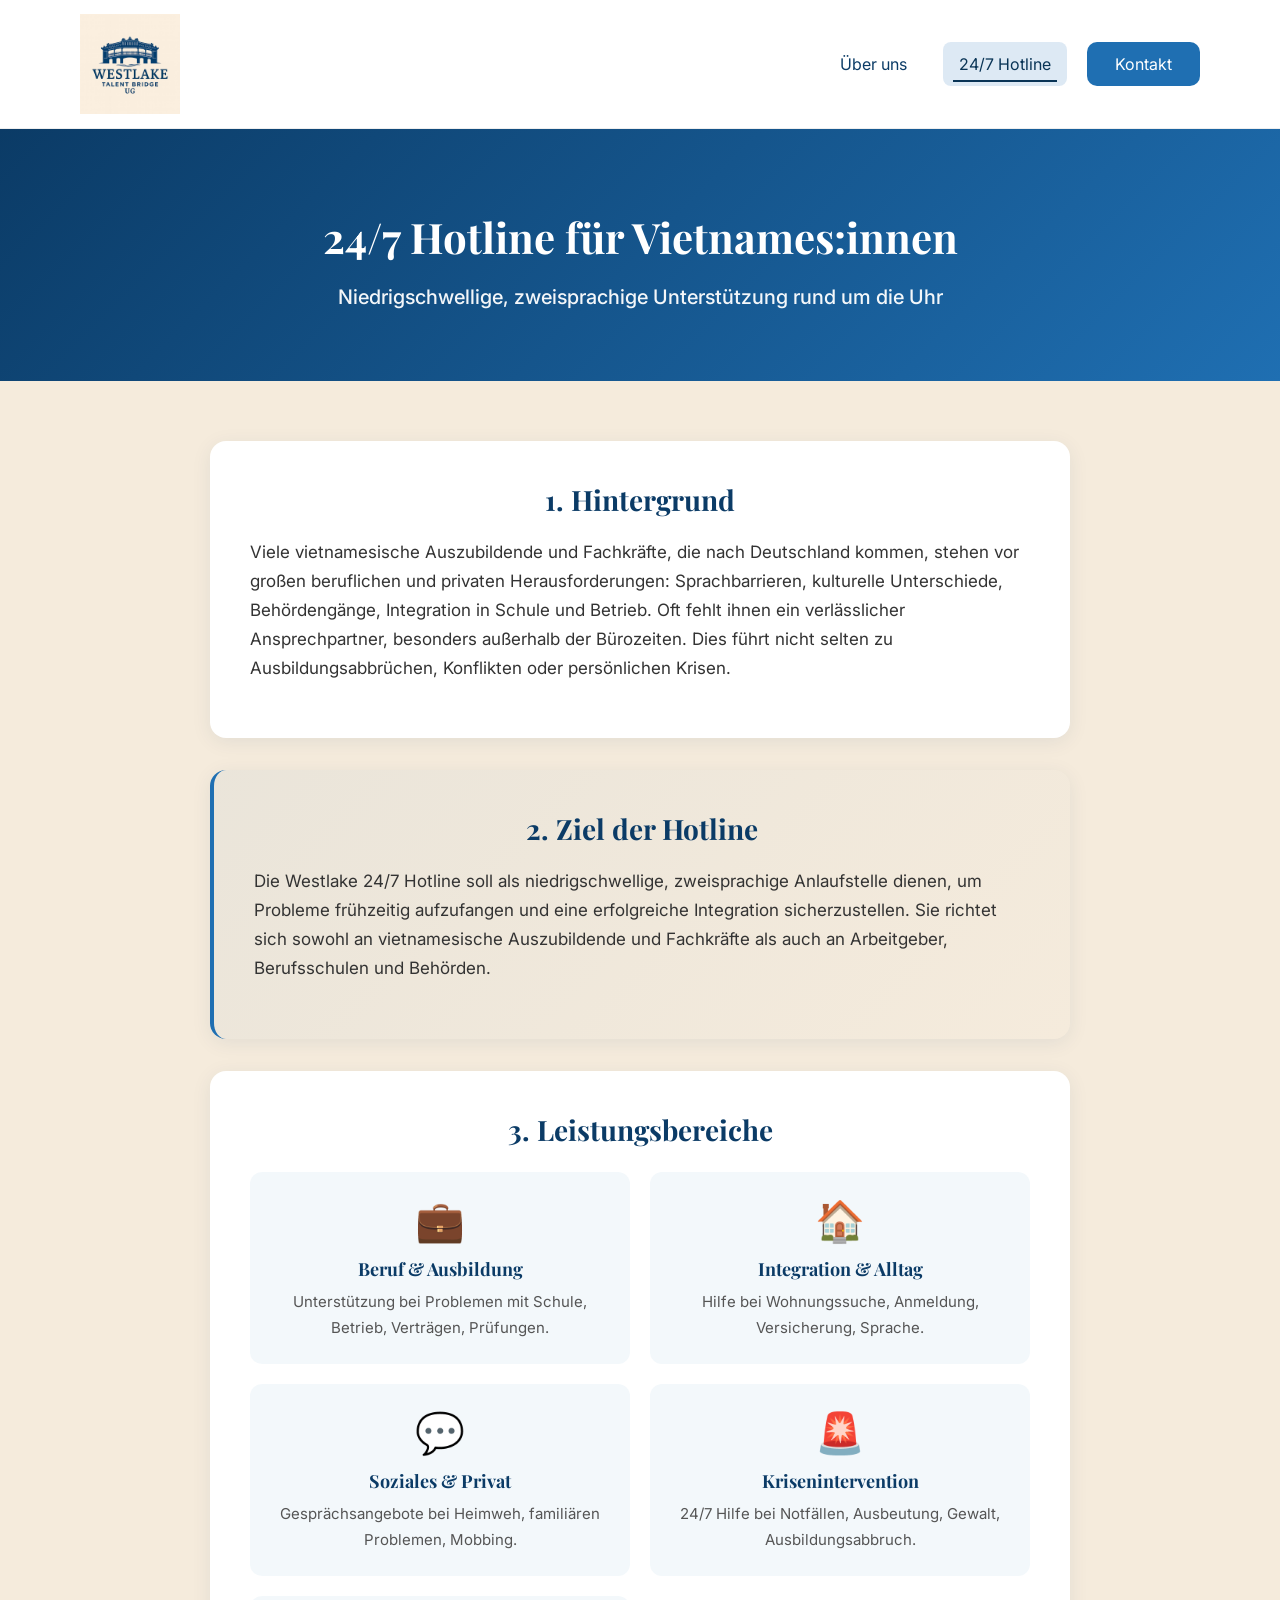
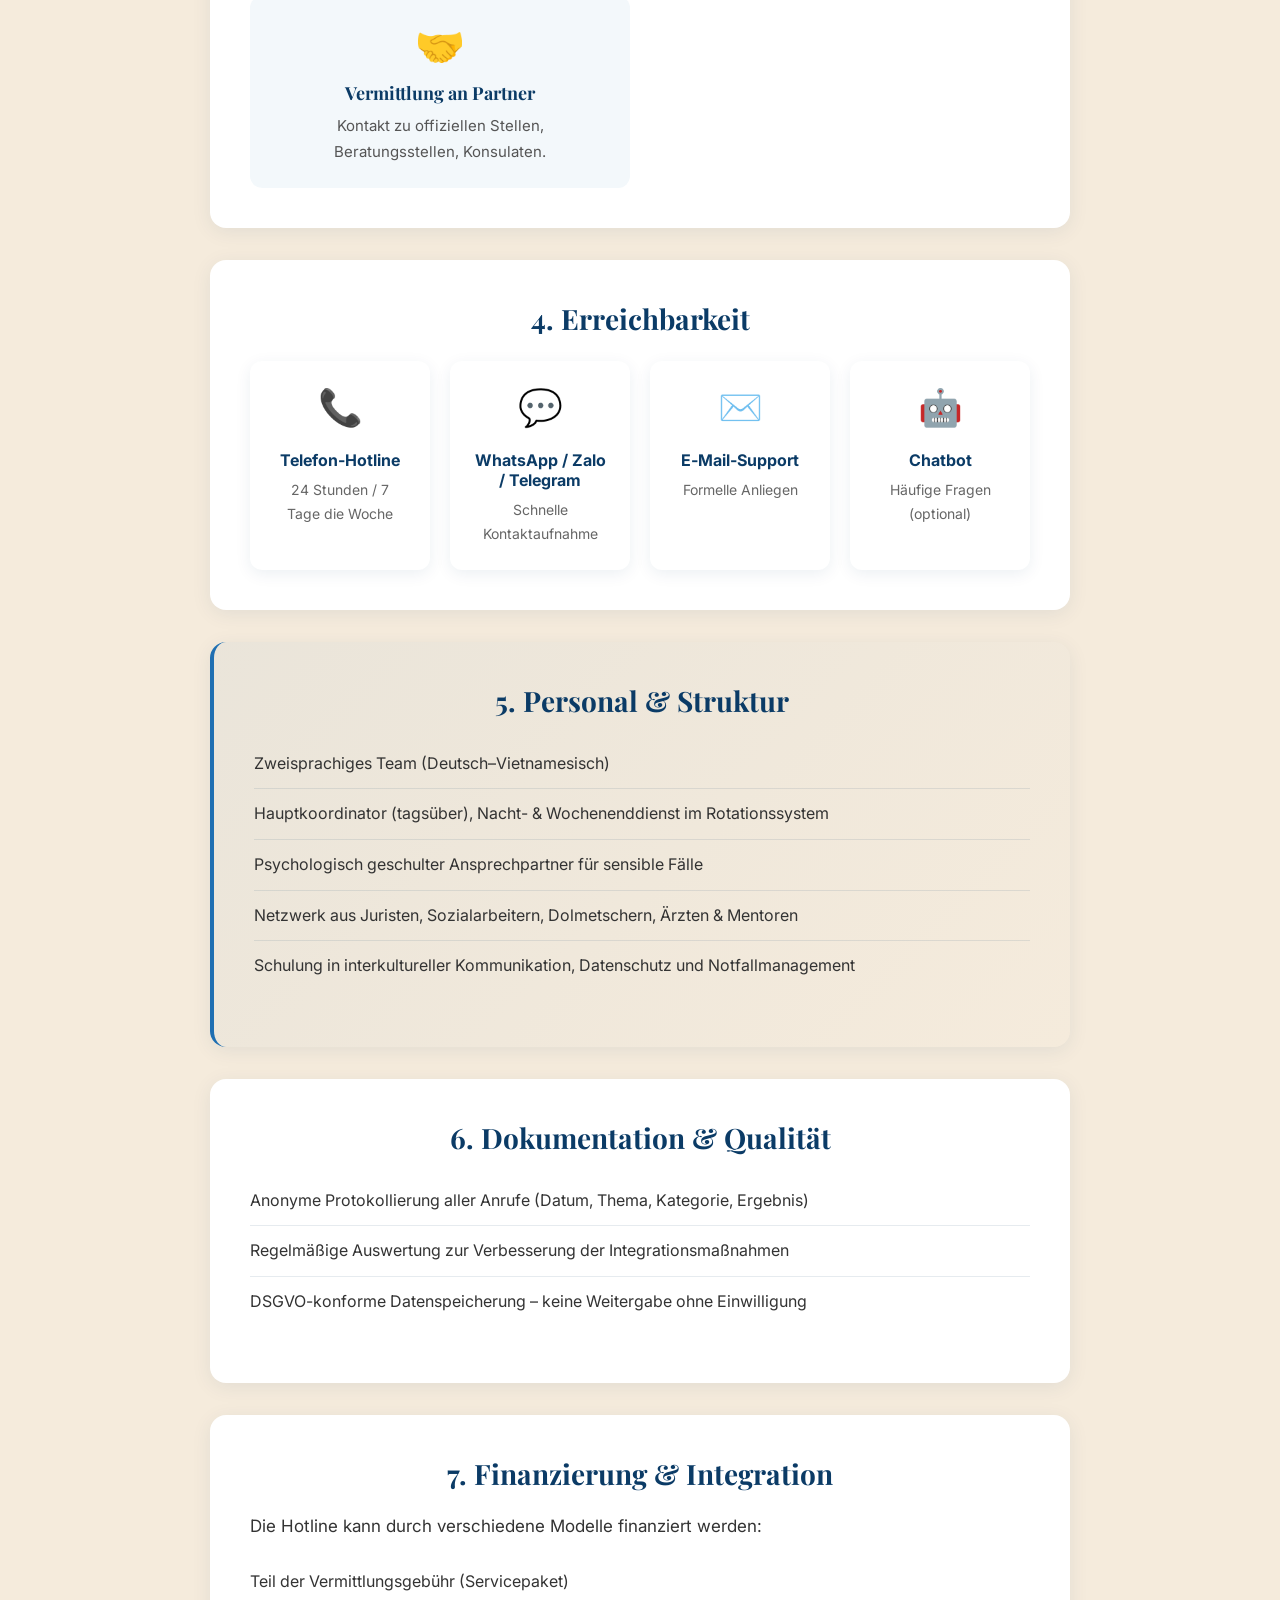
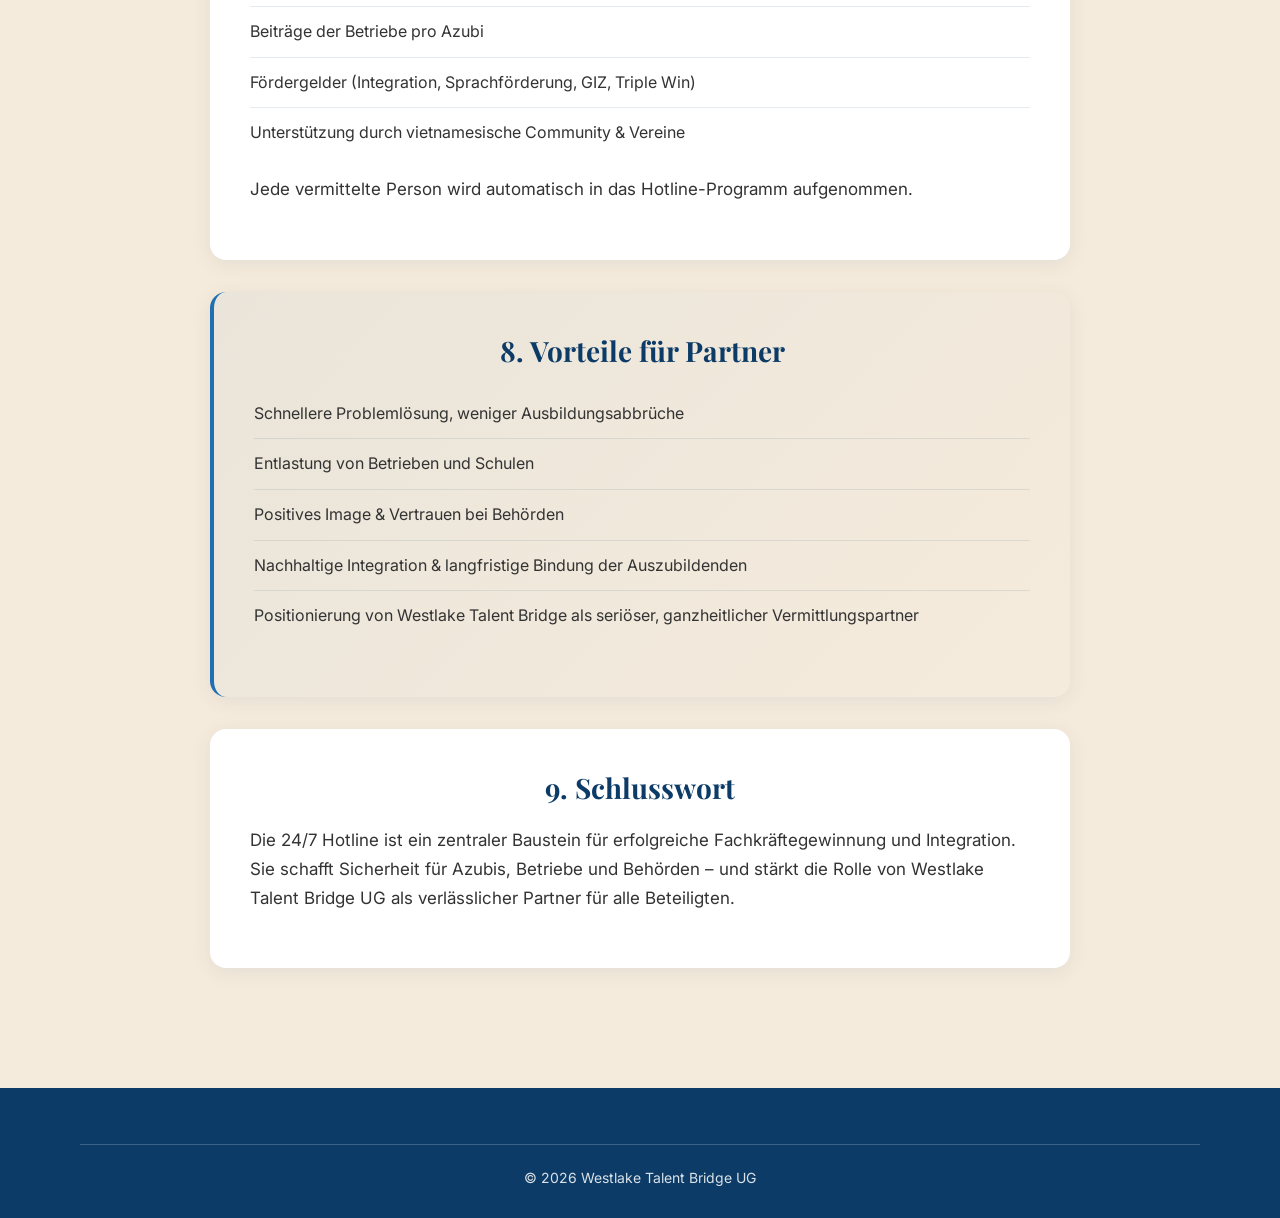
==== commit 438f2402: "fix kontakt" ====
--- a/hotline.html
+++ b/hotline.html
@@ -28,9 +28,9 @@
 			</a>
 			<nav id="nav" class="nav" aria-label="Hauptnavigation">
 				<ul class="nav__list">
-					<li><a href="/ueber-uns.html">Über uns</a></li>
-					<li><a href="/hotline.html" class="active">24/7 Hotline</a></li>
-					<li><a href="/kontakt.html">Kontakt</a></li>
+					<li><a href="ueber-uns.html">Über uns</a></li>
+					<li><a href="hotline.html" class="active">24/7 Hotline</a></li>
+					<li><a href="kontakt.html" class="contact-btn">Kontakt</a></li>
 				</ul>
 			</nav>
 			<button id="burger" class="burger" aria-label="Menü öffnen" aria-controls="nav" aria-expanded="false">
--- a/css/styles.css
+++ b/css/styles.css
@@ -1,199 +1,1286 @@
-@import url('https://fonts.googleapis.com/css2?family=Inter:wght@300;400;600&family=Playfair+Display:wght@400;600&display=swap');
-
-:root{--blue-dark:#0B3B66;--blue-mid:#1F6FB2;--blue-hover:#093456;--beige:#F5EBDC;--gray-light:#F5F5F7;--white:#FFFFFF}
-*{box-sizing:border-box}
-html{scroll-behavior:smooth}
-body{font-family:'Inter',sans-serif;color:var(--blue-dark);background:var(--beige);margin:0}
-h1,h2,h3{font-family:'Playfair Display',serif;color:var(--blue-dark);margin:0 0 12px}
-h1:hover,h2:hover,h3:hover,h4:hover,h5:hover,h6:hover,p:hover,span:hover,li:hover{cursor:default}
-img{max-width:100%;height:auto;display:block}
-.container{max-width:1160px;margin:0 auto;padding:0 20px}
+@charset "UTF-8";
+@import url("https://fonts.googleapis.com/css2?family=Inter:wght@300;400;600&family=Playfair+Display:wght@400;600&display=swap");
+:root {
+  --blue-dark: #0B3B66; /* Text */
+  --blue-mid: #1F6FB2; /* Buttons / Akzente */
+  --blue-hover: #093456; /* Hover dunkler Blau */
+  --beige: #F5EBDC; /* Seitenhintergrund */
+  --gray-light: #F5F5F7; /* neutrale Flächen */
+  --white: #FFFFFF;
+}
+
+* {
+  -webkit-box-sizing: border-box;
+          box-sizing: border-box;
+}
+
+html {
+  scroll-behavior: smooth;
+}
+
+body {
+  font-family: "Inter", sans-serif;
+  color: var(--blue-dark);
+  background: var(--beige);
+  margin: 0;
+}
+
+h1, h2, h3 {
+  font-family: "Playfair Display", serif;
+  color: var(--blue-dark);
+  margin: 0 0 12px;
+}
+
+/* Pointer cursor on text hover */
+p:hover,
+span:hover,
+li:hover,
+h1:hover,
+h2:hover,
+h3:hover,
+h4:hover,
+h5:hover,
+h6:hover {
+  cursor: default;
+}
+
+img {
+  max-width: 100%;
+  height: auto;
+  display: block;
+}
+
+.container {
+  max-width: 1160px;
+  margin: 0 auto;
+  padding: 0 20px;
+}
 
 /* Header */
-.site-header{position:sticky;top:0;z-index:100;background:var(--white);border-bottom:1px solid #eee}
-.site-header .container{display:flex;align-items:center;justify-content:space-between;padding:14px 20px}
-.logo img{height:100px;width:auto;max-width:220px}
-.nav__list{list-style:none;margin:0;padding:0;display:flex;gap:20px}
-.nav__list a{color:var(--blue-dark);text-decoration:none;padding:12px 16px;border-radius:8px;transition:background-color .3s,color .3s;position:relative}
-.nav__list a::after{content:"";position:absolute;left:10px;right:10px;bottom:4px;height:2px;background:var(--blue-mid);transform:scaleX(0);transform-origin:left;transition:transform .25s ease,background-color .25s ease}
-.nav__list a:hover,.nav__list a.active{background:rgba(31,111,178,0.15);color:var(--blue-hover)}
-.nav__list a:hover::after,.nav__list a.active::after{transform:scaleX(1);background:var(--blue-hover)}
-.nav__list a.contact-btn{background:var(--blue-mid);color:#fff;padding:12px 28px;font-size:16px;border-radius:10px}
-.nav__list a.contact-btn:hover{background:var(--blue-hover);color:#fff}
-.nav__list a.contact-btn::after{display:none}
-.burger{display:none;background:none;border:0;width:36px;height:28px;position:relative}
-.burger span{position:absolute;left:0;right:0;height:3px;background:var(--blue-dark);border-radius:2px;transition:.2s}
-.burger span:nth-child(1){top:3px}
-.burger span:nth-child(2){top:12px}
-.burger span:nth-child(3){top:21px}
-.burger.active span{background:var(--white)}
-.burger.active span:nth-child(1){transform:translateY(9px) rotate(45deg)}
-.burger.active span:nth-child(2){opacity:0}
-.burger.active span:nth-child(3){transform:translateY(-9px) rotate(-45deg)}
-@media (max-width:992px){
-  .nav{position:fixed;inset:0;background:var(--blue-dark);transform:translateX(100%);transition:transform .25s ease;padding:80px 40px;z-index:999;overflow-y:auto}
-  .nav.open{transform:translateX(0)}
-  .nav__list{flex-direction:column;gap:32px;align-items:flex-start}
-  .nav__list a{color:var(--white);font-size:24px;padding:16px 0}
-  .nav__list a::after{display:none}
-  .nav__list a:hover,.nav__list a.active{background:transparent;color:var(--beige)}
-  .nav__list a.contact-btn{background:var(--blue-mid);color:var(--white);padding:14px 28px;font-size:24px;border-radius:12px}
-  .nav__list a.contact-btn:hover{background:var(--blue-hover)}
-  .burger{display:inline-block;z-index:1000}
-  body._overflow,html._overflow{overflow:hidden}
-}
-
+.site-header {
+  position: sticky;
+  top: 0;
+  z-index: 100;
+  background: var(--white);
+  border-bottom: 1px solid #eee;
+}
+
+.site-header .container {
+  display: -webkit-box;
+  display: -ms-flexbox;
+  display: flex;
+  -webkit-box-align: center;
+      -ms-flex-align: center;
+          align-items: center;
+  -webkit-box-pack: justify;
+      -ms-flex-pack: justify;
+          justify-content: space-between;
+  padding: 14px 20px;
+}
+
+.logo img {
+  height: 100px;
+  width: auto;
+  max-width: 220px;
+}
+
+.nav__list {
+  list-style: none;
+  margin: 0;
+  padding: 0;
+  display: -webkit-box;
+  display: -ms-flexbox;
+  display: flex;
+  gap: 20px;
+}
+
+.nav__list a {
+  color: var(--blue-dark);
+  text-decoration: none;
+  padding: 12px 16px;
+  border-radius: 8px;
+  -webkit-transition: background-color 0.3s, color 0.3s;
+  transition: background-color 0.3s, color 0.3s;
+  position: relative;
+}
+
+.nav__list a::after {
+  content: "";
+  position: absolute;
+  left: 10px;
+  right: 10px;
+  bottom: 4px;
+  height: 2px;
+  background: var(--blue-mid);
+  -webkit-transform: scaleX(0);
+          transform: scaleX(0);
+  -webkit-transform-origin: left;
+          transform-origin: left;
+  -webkit-transition: background-color 0.25s ease, -webkit-transform 0.25s ease;
+  transition: background-color 0.25s ease, -webkit-transform 0.25s ease;
+  transition: transform 0.25s ease, background-color 0.25s ease;
+  transition: transform 0.25s ease, background-color 0.25s ease, -webkit-transform 0.25s ease;
+}
+
+.nav__list a:hover, .nav__list a.active {
+  background: rgba(31, 111, 178, 0.15);
+  color: var(--blue-hover);
+}
+
+.nav__list a:hover::after, .nav__list a.active::after {
+  -webkit-transform: scaleX(1);
+          transform: scaleX(1);
+  background: var(--blue-hover);
+}
+
+/* Contact button in navbar */
+.nav__list a.contact-btn {
+  background: var(--blue-mid);
+  color: #fff;
+  padding: 12px 28px;
+  font-size: 16px;
+  border-radius: 10px;
+}
+
+.nav__list a.contact-btn:hover {
+  background: var(--blue-hover);
+  color: #fff;
+}
+
+.nav__list a.contact-btn::after {
+  display: none;
+}
+
+.burger {
+  display: none;
+  background: none;
+  border: 0;
+  width: 36px;
+  height: 28px;
+  position: relative;
+}
+
+.burger span {
+  position: absolute;
+  left: 0;
+  right: 0;
+  height: 3px;
+  background: var(--blue-dark);
+  border-radius: 2px;
+  -webkit-transition: 0.2s;
+  transition: 0.2s;
+}
+
+.burger span:nth-child(1) {
+  top: 3px;
+}
+
+.burger span:nth-child(2) {
+  top: 12px;
+}
+
+.burger span:nth-child(3) {
+  top: 21px;
+}
+
+.burger.active span {
+  background: var(--white);
+}
+
+.burger.active span:nth-child(1) {
+  -webkit-transform: translateY(9px) rotate(45deg);
+          transform: translateY(9px) rotate(45deg);
+}
+
+.burger.active span:nth-child(2) {
+  opacity: 0;
+}
+
+.burger.active span:nth-child(3) {
+  -webkit-transform: translateY(-9px) rotate(-45deg);
+          transform: translateY(-9px) rotate(-45deg);
+}
+
+@media (max-width: 992px) {
+  .nav {
+    position: fixed;
+    inset: 0;
+    background: var(--blue-dark);
+    -webkit-transform: translateX(100%);
+            transform: translateX(100%);
+    -webkit-transition: -webkit-transform 0.25s ease;
+    transition: -webkit-transform 0.25s ease;
+    transition: transform 0.25s ease;
+    transition: transform 0.25s ease, -webkit-transform 0.25s ease;
+    padding: 80px 40px;
+    z-index: 999;
+    overflow-y: auto;
+  }
+  .nav.open {
+    -webkit-transform: translateX(0);
+            transform: translateX(0);
+  }
+  .nav__list {
+    -webkit-box-orient: vertical;
+    -webkit-box-direction: normal;
+        -ms-flex-direction: column;
+            flex-direction: column;
+    gap: 32px;
+    -webkit-box-align: start;
+        -ms-flex-align: start;
+            align-items: flex-start;
+  }
+  .nav__list a {
+    color: var(--white);
+    font-size: 24px;
+    padding: 16px 0;
+  }
+  .nav__list a::after {
+    display: none;
+  }
+  .nav__list a:hover, .nav__list a.active {
+    background: transparent;
+    color: var(--beige);
+  }
+  .nav__list a.contact-btn {
+    background: var(--blue-mid);
+    color: var(--white);
+    padding: 14px 28px;
+    font-size: 24px;
+    border-radius: 12px;
+  }
+  .nav__list a.contact-btn:hover {
+    background: var(--blue-hover);
+  }
+  .burger {
+    display: inline-block;
+    z-index: 1000;
+  }
+  body._overflow, html._overflow {
+    overflow: hidden;
+  }
+}
 /* Hero */
-.hero{position:relative;background:transparent;color:var(--white);padding:0;overflow:hidden}
-.hero::after{content:"";position:absolute;inset:0;background:linear-gradient(135deg, rgba(11,59,102,.90) 0%, rgba(11,59,102,.75) 60%, rgba(245,235,220,.55) 100%);z-index:1}
-.hero__video,.hero-video{position:absolute;inset:0;width:100%;height:100%;object-fit:cover;z-index:0}
-.hero .container{position:relative;z-index:2;display:flex;flex-direction:column;align-items:center;justify-content:center;text-align:center;min-height:100vh;gap:12px}
-.hero h1{color:var(--white);font-size:40px}
-.hero p{color:var(--white);opacity:.95}
-.cta .btn{display:inline-block;margin-top:12px;background:var(--blue-mid);color:#FFFFFF;padding:16px 26px;font-size:18px;border-radius:12px;text-decoration:none;transition:background-color .3s,transform .2s}
-.cta .btn:hover{background:var(--blue-hover);transform:translateY(-2px)}
-.hero-stats{display:grid;grid-template-columns:repeat(3,1fr);gap:40px;margin-top:60px;max-width:800px;width:100%}
-.stat-item{text-align:center}
-.stat-number{font-size:48px;font-weight:700;color:var(--white);font-family:'Playfair Display',serif;margin-bottom:8px}
-.stat-number::after{content:'+'}
-.stat-item:nth-child(3) .stat-number::after{content:'%'}
-.stat-label{font-size:16px;color:rgba(255,255,255,0.9);font-weight:400}
-@media (max-width:768px){.hero-stats{grid-template-columns:1fr;gap:24px}}
-
+.hero {
+  position: relative;
+  background: transparent;
+  color: var(--white);
+  padding: 0;
+  overflow: hidden;
+}
+
+.hero::after {
+  content: "";
+  position: absolute;
+  inset: 0;
+  background: linear-gradient(135deg, rgba(11, 59, 102, 0.9) 0%, rgba(11, 59, 102, 0.75) 60%, rgba(245, 235, 220, 0.55) 100%);
+  z-index: 1;
+}
+
+.hero__video, .hero-video {
+  position: absolute;
+  inset: 0;
+  width: 100%;
+  height: 100%;
+  -o-object-fit: cover;
+     object-fit: cover;
+  z-index: 0;
+}
+
+.hero .container {
+  position: relative;
+  z-index: 2;
+  display: -webkit-box;
+  display: -ms-flexbox;
+  display: flex;
+  -webkit-box-orient: vertical;
+  -webkit-box-direction: normal;
+      -ms-flex-direction: column;
+          flex-direction: column;
+  -webkit-box-align: center;
+      -ms-flex-align: center;
+          align-items: center;
+  -webkit-box-pack: center;
+      -ms-flex-pack: center;
+          justify-content: center;
+  text-align: center;
+  min-height: 100vh;
+  gap: 12px;
+}
+
+.hero h1 {
+  color: var(--white);
+  font-size: 40px;
+}
+
+.hero p {
+  color: var(--white);
+  opacity: 0.95;
+}
+
+.cta .btn {
+  display: inline-block;
+  margin-top: 12px;
+  background: var(--blue-mid);
+  color: #FFFFFF;
+  padding: 16px 26px;
+  font-size: 18px;
+  border-radius: 12px;
+  text-decoration: none;
+  -webkit-transition: background-color 0.3s, -webkit-transform 0.2s;
+  transition: background-color 0.3s, -webkit-transform 0.2s;
+  transition: background-color 0.3s, transform 0.2s;
+  transition: background-color 0.3s, transform 0.2s, -webkit-transform 0.2s;
+}
+
+.cta .btn:hover {
+  background: var(--blue-hover);
+  -webkit-transform: translateY(-2px);
+          transform: translateY(-2px);
+}
+
+/* Hero Stats */
+.hero-stats {
+  display: grid;
+  grid-template-columns: repeat(3, 1fr);
+  gap: 40px;
+  margin-top: 60px;
+  max-width: 800px;
+  width: 100%;
+}
+
+.stat-item {
+  text-align: center;
+}
+
+.stat-number {
+  font-size: 48px;
+  font-weight: 700;
+  color: var(--white);
+  font-family: "Playfair Display", serif;
+  margin-bottom: 8px;
+}
+
+.stat-number::after {
+  content: "+";
+}
+
+.stat-item:nth-child(3) .stat-number::after {
+  content: "%";
+}
+
+.stat-label {
+  font-size: 16px;
+  color: rgba(255, 255, 255, 0.9);
+  font-weight: 400;
+}
+
+@media (max-width: 768px) {
+  .hero-stats {
+    grid-template-columns: 1fr;
+    gap: 24px;
+  }
+}
 /* Sections */
-.section{padding:56px 0}
-.section h2{text-align:center;font-size:36px;margin-bottom:32px}
-.grid{display:grid;gap:24px}
-.grid-4{grid-template-columns:repeat(2,1fr)}
-@media (max-width:768px){.grid-4{grid-template-columns:1fr}}
-.card{position:relative;background:var(--white);border:1px solid #eee;border-radius:14px;padding:28px;box-shadow:0 8px 24px rgba(11,59,102,.10);transition:transform .3s,box-shadow .3s;overflow:hidden}
-.card::before{content:"";position:absolute;top:0;left:0;right:0;height:4px;background:linear-gradient(90deg,var(--blue-mid) 0%,var(--blue-dark) 100%);transform:scaleX(0);transform-origin:left;transition:transform .4s ease}
-.card h3{display:flex;align-items:center;gap:12px}
-.card__icon{font-size:40px;display:inline-block}
-.card.hover-rise:hover{transform:translateY(-6px);box-shadow:0 16px 32px rgba(11,59,102,.18)}
-.card.hover-rise:hover::before{transform:scaleX(1)}
+.section {
+  padding: 56px 0;
+}
+
+.section h2 {
+  text-align: center;
+  font-size: 36px;
+  margin-bottom: 32px;
+}
+
+.grid {
+  display: grid;
+  gap: 24px;
+}
+
+.grid-4 {
+  grid-template-columns: repeat(2, 1fr);
+}
+
+@media (max-width: 768px) {
+  .grid-4 {
+    grid-template-columns: 1fr;
+  }
+}
+.card {
+  position: relative;
+  background: var(--white);
+  border: 1px solid #eee;
+  border-radius: 14px;
+  padding: 28px;
+  -webkit-box-shadow: 0 8px 24px rgba(11, 59, 102, 0.1);
+          box-shadow: 0 8px 24px rgba(11, 59, 102, 0.1);
+  -webkit-transition: -webkit-transform 0.3s, -webkit-box-shadow 0.3s;
+  transition: -webkit-transform 0.3s, -webkit-box-shadow 0.3s;
+  transition: transform 0.3s, box-shadow 0.3s;
+  transition: transform 0.3s, box-shadow 0.3s, -webkit-transform 0.3s, -webkit-box-shadow 0.3s;
+  overflow: hidden;
+}
+
+.card::before {
+  content: "";
+  position: absolute;
+  top: 0;
+  left: 0;
+  right: 0;
+  height: 4px;
+  background: -webkit-gradient(linear, left top, right top, from(var(--blue-mid)), to(var(--blue-dark)));
+  background: linear-gradient(90deg, var(--blue-mid) 0%, var(--blue-dark) 100%);
+  -webkit-transform: scaleX(0);
+          transform: scaleX(0);
+  -webkit-transform-origin: left;
+          transform-origin: left;
+  -webkit-transition: -webkit-transform 0.4s ease;
+  transition: -webkit-transform 0.4s ease;
+  transition: transform 0.4s ease;
+  transition: transform 0.4s ease, -webkit-transform 0.4s ease;
+}
+
+.card h3 {
+  display: -webkit-box;
+  display: -ms-flexbox;
+  display: flex;
+  -webkit-box-align: center;
+      -ms-flex-align: center;
+          align-items: center;
+  gap: 12px;
+}
+
+.card__icon {
+  font-size: 40px;
+  display: inline-block;
+}
+
+.card.hover-rise:hover {
+  -webkit-transform: translateY(-6px);
+          transform: translateY(-6px);
+  -webkit-box-shadow: 0 16px 32px rgba(11, 59, 102, 0.18);
+          box-shadow: 0 16px 32px rgba(11, 59, 102, 0.18);
+}
+
+.card.hover-rise:hover::before {
+  -webkit-transform: scaleX(1);
+          transform: scaleX(1);
+}
 
 /* Akademie */
-.section-akademie{position:relative;background:linear-gradient(135deg,rgba(31,111,178,0.05) 0%,rgba(245,235,220,0.3) 100%);overflow:hidden}
-.section-akademie::before{content:"";position:absolute;inset:0;background-image:url('../img/people.png');background-size:cover;background-position:center 20%;opacity:0.4;z-index:0}
-.section-akademie .container{position:relative;z-index:1}
-.akademie-content{max-width:900px;margin:0 auto;text-align:center}
-.akademie-content p{font-size:18px;line-height:1.6;margin-bottom:16px}
-.akademie-features{display:grid;grid-template-columns:repeat(4,1fr);gap:20px;margin-top:32px}
-.akademie-feature{background:var(--white);padding:24px;border-radius:12px;box-shadow:0 4px 16px rgba(11,59,102,.08);transition:transform .3s,box-shadow .3s}
-.akademie-feature:hover{transform:translateY(-4px);box-shadow:0 8px 24px rgba(11,59,102,.15)}
-.feature-icon{font-size:40px;display:block;margin-bottom:12px}
-.akademie-feature h4{font-size:18px;color:var(--blue-dark);margin:0}
-@media (max-width:992px){.akademie-features{grid-template-columns:repeat(2,1fr)}}
-@media (max-width:576px){.akademie-features{grid-template-columns:1fr}}
-
+.section-akademie {
+  position: relative;
+  background: linear-gradient(135deg, rgba(31, 111, 178, 0.05) 0%, rgba(245, 235, 220, 0.3) 100%);
+  overflow: hidden;
+  --parallax-y: 0px;
+}
+
+.section-akademie::before {
+  content: "";
+  position: absolute;
+  inset: 0;
+  background-image: url("../img/people.png");
+  background-size: cover;
+  background-position: center calc(30% + var(--parallax-y));
+  opacity: 0.4;
+  z-index: 0;
+  display: none;
+  will-change: transform;
+}
+
+@media (min-width: 768px) {
+  .section-akademie::before {
+    display: block;
+  }
+}
+.section-akademie .container {
+  position: relative;
+  z-index: 1;
+}
+
+.akademie-content {
+  position: relative;
+}
+
+.akademie-content::before {
+  content: "";
+  position: absolute;
+  inset: -20px;
+  background-image: url("../img/people.png");
+  background-size: cover;
+  background-position: center;
+  opacity: 0.3;
+  z-index: -1;
+  border-radius: 16px;
+  display: block;
+}
+
+@media (min-width: 768px) {
+  .akademie-content::before {
+    display: none;
+  }
+}
+.akademie-content {
+  max-width: 900px;
+  margin: 0 auto;
+  text-align: center;
+}
+
+.akademie-content p {
+  font-size: 18px;
+  line-height: 1.6;
+  margin-bottom: 16px;
+}
+
+.akademie-features {
+  display: grid;
+  grid-template-columns: repeat(4, 1fr);
+  gap: 20px;
+  margin-top: 32px;
+}
+
+.akademie-feature {
+  background: var(--white);
+  padding: 24px;
+  border-radius: 12px;
+  -webkit-box-shadow: 0 4px 16px rgba(11, 59, 102, 0.08);
+          box-shadow: 0 4px 16px rgba(11, 59, 102, 0.08);
+  -webkit-transition: -webkit-transform 0.3s, -webkit-box-shadow 0.3s;
+  transition: -webkit-transform 0.3s, -webkit-box-shadow 0.3s;
+  transition: transform 0.3s, box-shadow 0.3s;
+  transition: transform 0.3s, box-shadow 0.3s, -webkit-transform 0.3s, -webkit-box-shadow 0.3s;
+}
+
+.akademie-feature:hover {
+  -webkit-transform: translateY(-4px);
+          transform: translateY(-4px);
+  -webkit-box-shadow: 0 8px 24px rgba(11, 59, 102, 0.15);
+          box-shadow: 0 8px 24px rgba(11, 59, 102, 0.15);
+}
+
+.feature-icon {
+  font-size: 40px;
+  display: block;
+  margin-bottom: 12px;
+}
+
+.akademie-feature h4 {
+  font-size: 18px;
+  color: var(--blue-dark);
+  margin: 0;
+}
+
+@media (max-width: 992px) {
+  .akademie-features {
+    grid-template-columns: repeat(2, 1fr);
+  }
+}
+@media (max-width: 576px) {
+  .akademie-features {
+    grid-template-columns: 1fr;
+  }
+}
 /* Process Timeline */
-.section-process{background:var(--white)}
-.process-timeline{display:grid;grid-template-columns:repeat(5,1fr);gap:20px;margin-top:40px;position:relative}
-.process-timeline::before{content:"";position:absolute;top:40px;left:10%;right:10%;height:2px;background:linear-gradient(90deg,var(--blue-mid) 0%,var(--blue-dark) 100%);z-index:0}
-.process-step{position:relative;text-align:center;z-index:1}
-.step-number{width:60px;height:60px;margin:0 auto 16px;background:linear-gradient(135deg,var(--blue-mid),var(--blue-dark));color:white;border-radius:50%;display:flex;align-items:center;justify-content:center;font-size:24px;font-weight:600;box-shadow:0 4px 12px rgba(11,59,102,.2)}
-.process-step h3{font-size:18px;margin-bottom:8px;color:var(--blue-dark)}
-.process-step p{font-size:14px;color:#666;line-height:1.5}
-@media (max-width:992px){.process-timeline{grid-template-columns:repeat(2,1fr);gap:30px}.process-timeline::before{display:none}}
-@media (max-width:576px){.process-timeline{grid-template-columns:1fr}}
-
+.section-process {
+  background: var(--white);
+}
+
+.process-timeline {
+  display: grid;
+  grid-template-columns: repeat(5, 1fr);
+  gap: 20px;
+  margin-top: 40px;
+  position: relative;
+}
+
+.process-timeline::before {
+  content: "";
+  position: absolute;
+  top: 40px;
+  left: 10%;
+  right: 10%;
+  height: 2px;
+  background: -webkit-gradient(linear, left top, right top, from(var(--blue-mid)), to(var(--blue-dark)));
+  background: linear-gradient(90deg, var(--blue-mid) 0%, var(--blue-dark) 100%);
+  z-index: 0;
+}
+
+.process-step {
+  position: relative;
+  text-align: center;
+  z-index: 1;
+}
+
+.step-number {
+  width: 60px;
+  height: 60px;
+  margin: 0 auto 16px;
+  background: linear-gradient(135deg, var(--blue-mid), var(--blue-dark));
+  color: white;
+  border-radius: 50%;
+  display: -webkit-box;
+  display: -ms-flexbox;
+  display: flex;
+  -webkit-box-align: center;
+      -ms-flex-align: center;
+          align-items: center;
+  -webkit-box-pack: center;
+      -ms-flex-pack: center;
+          justify-content: center;
+  font-size: 24px;
+  font-weight: 600;
+  -webkit-box-shadow: 0 4px 12px rgba(11, 59, 102, 0.2);
+          box-shadow: 0 4px 12px rgba(11, 59, 102, 0.2);
+}
+
+.process-step h3 {
+  font-size: 18px;
+  margin-bottom: 8px;
+  color: var(--blue-dark);
+}
+
+.process-step p {
+  font-size: 14px;
+  color: #666;
+  line-height: 1.5;
+}
+
+@media (max-width: 992px) {
+  .process-timeline {
+    grid-template-columns: repeat(2, 1fr);
+    gap: 30px;
+  }
+  .process-timeline::before {
+    display: none;
+  }
+}
+@media (max-width: 576px) {
+  .process-timeline {
+    grid-template-columns: 1fr;
+  }
+}
 /* References */
-.section-references{background:linear-gradient(135deg,rgba(245,235,220,0.4) 0%,rgba(31,111,178,0.05) 100%)}
-.references-intro{text-align:center;font-size:18px;max-width:700px;margin:0 auto 32px}
-.partners-grid{display:grid;grid-template-columns:repeat(6,1fr);gap:16px}
-.partner-badge{background:var(--white);padding:20px 12px;border-radius:12px;text-align:center;font-size:16px;font-weight:500;color:var(--blue-dark);box-shadow:0 4px 12px rgba(11,59,102,.08);transition:transform .3s,box-shadow .3s;display:flex;align-items:center;justify-content:center;min-height:80px}
-.partner-badge:hover{transform:translateY(-4px);box-shadow:0 8px 20px rgba(11,59,102,.15)}
-@media (max-width:992px){.partners-grid{grid-template-columns:repeat(3,1fr)}}
-@media (max-width:576px){.partners-grid{grid-template-columns:repeat(2,1fr)}}
-
+.section-references {
+  background: linear-gradient(135deg, rgba(245, 235, 220, 0.4) 0%, rgba(31, 111, 178, 0.05) 100%);
+}
+
+.references-intro {
+  text-align: center;
+  font-size: 18px;
+  max-width: 700px;
+  margin: 0 auto 32px;
+}
+
+.partners-grid {
+  display: grid;
+  grid-template-columns: repeat(6, 1fr);
+  gap: 16px;
+}
+
+.partner-badge {
+  background: var(--white);
+  padding: 20px 12px;
+  border-radius: 12px;
+  text-align: center;
+  font-size: 16px;
+  font-weight: 500;
+  color: var(--blue-dark);
+  -webkit-box-shadow: 0 4px 12px rgba(11, 59, 102, 0.08);
+          box-shadow: 0 4px 12px rgba(11, 59, 102, 0.08);
+  -webkit-transition: -webkit-transform 0.3s, -webkit-box-shadow 0.3s;
+  transition: -webkit-transform 0.3s, -webkit-box-shadow 0.3s;
+  transition: transform 0.3s, box-shadow 0.3s;
+  transition: transform 0.3s, box-shadow 0.3s, -webkit-transform 0.3s, -webkit-box-shadow 0.3s;
+  display: -webkit-box;
+  display: -ms-flexbox;
+  display: flex;
+  -webkit-box-align: center;
+      -ms-flex-align: center;
+          align-items: center;
+  -webkit-box-pack: center;
+      -ms-flex-pack: center;
+          justify-content: center;
+  min-height: 80px;
+}
+
+.partner-badge:hover {
+  -webkit-transform: translateY(-4px);
+          transform: translateY(-4px);
+  -webkit-box-shadow: 0 8px 20px rgba(11, 59, 102, 0.15);
+          box-shadow: 0 8px 20px rgba(11, 59, 102, 0.15);
+}
+
+@media (max-width: 992px) {
+  .partners-grid {
+    grid-template-columns: repeat(3, 1fr);
+  }
+}
+@media (max-width: 576px) {
+  .partners-grid {
+    grid-template-columns: repeat(2, 1fr);
+  }
+}
 /* Footer */
-.site-footer{background:var(--blue-dark);color:var(--white);padding:48px 0 24px;margin-top:60px}
-.site-footer h4{color:var(--white);font-size:18px;margin-bottom:16px}
-.site-footer p{color:rgba(255,255,255,0.85);margin:8px 0}
-.site-footer a{color:rgba(255,255,255,0.85);text-decoration:none;transition:color .3s}
-.site-footer a:hover{color:var(--white)}
-.footer-grid{display:grid;grid-template-columns:repeat(3,1fr);gap:32px;margin-bottom:32px}
-.footer-grid ul{list-style:none;padding:0;margin:0}
-.footer-grid ul li{margin:8px 0}
-.socials{list-style:none;padding:0;margin:0;display:flex;gap:12px}
-.socials a{display:inline-block;padding:8px 16px;background:rgba(255,255,255,0.1);border-radius:8px;transition:background .3s}
-.socials a:hover{background:rgba(255,255,255,0.2)}
-.copy{margin-top:24px;padding-top:24px;border-top:1px solid rgba(255,255,255,0.2);color:rgba(255,255,255,0.7);font-size:14px;text-align:center}
-@media (max-width:768px){.footer-grid{grid-template-columns:1fr;gap:24px}}
-
+.site-footer {
+  background: var(--blue-dark);
+  color: var(--white);
+  padding: 48px 0 24px;
+  margin-top: 60px;
+}
+
+.site-footer h4 {
+  color: var(--white);
+  font-size: 18px;
+  margin-bottom: 16px;
+}
+
+.site-footer p {
+  color: rgba(255, 255, 255, 0.85);
+  margin: 8px 0;
+}
+
+.site-footer a {
+  color: rgba(255, 255, 255, 0.85);
+  text-decoration: none;
+  -webkit-transition: color 0.3s;
+  transition: color 0.3s;
+}
+
+.site-footer a:hover {
+  color: var(--white);
+}
+
+.footer-grid {
+  display: grid;
+  grid-template-columns: repeat(3, 1fr);
+  gap: 32px;
+  margin-bottom: 32px;
+}
+
+.footer-grid ul {
+  list-style: none;
+  padding: 0;
+  margin: 0;
+}
+
+.footer-grid ul li {
+  margin: 8px 0;
+}
+
+.socials {
+  list-style: none;
+  padding: 0;
+  margin: 0;
+  display: -webkit-box;
+  display: -ms-flexbox;
+  display: flex;
+  gap: 12px;
+}
+
+.socials a {
+  display: inline-block;
+  padding: 8px 16px;
+  background: rgba(255, 255, 255, 0.1);
+  border-radius: 8px;
+  -webkit-transition: background 0.3s;
+  transition: background 0.3s;
+}
+
+.socials a:hover {
+  background: rgba(255, 255, 255, 0.2);
+}
+
+.copy {
+  margin-top: 24px;
+  padding-top: 24px;
+  border-top: 1px solid rgba(255, 255, 255, 0.2);
+  color: rgba(255, 255, 255, 0.7);
+  font-size: 14px;
+  text-align: center;
+}
+
+@media (max-width: 768px) {
+  .footer-grid {
+    grid-template-columns: 1fr;
+    gap: 24px;
+  }
+}
 /* Content Pages Styles */
-.section-hero-page{background:linear-gradient(135deg,var(--blue-dark) 0%,var(--blue-mid) 100%);color:var(--white);padding:80px 0 60px;text-align:center}
-.section-hero-page h1{color:var(--white);font-size:42px;margin-bottom:16px}
-.subtitle{font-size:20px;color:rgba(255,255,255,0.95);margin-bottom:12px;font-weight:500}
-.meta-date{font-size:14px;color:rgba(255,255,255,0.7)}
-.section-content{padding:60px 0}
-.content-wrapper{max-width:900px;margin:0 auto}
-.content-block{background:var(--white);padding:40px;margin-bottom:32px;border-radius:16px;box-shadow:0 4px 20px rgba(11,59,102,.08)}
-.content-block h2{color:var(--blue-dark);font-size:28px;margin-bottom:20px}
-.content-block p{font-size:17px;line-height:1.7;color:#333;margin-bottom:16px}
-.content-block:last-child{margin-bottom:0}
-.highlight-block{background:linear-gradient(135deg,rgba(31,111,178,0.05) 0%,rgba(245,235,220,0.3) 100%);border-left:4px solid var(--blue-mid)}
-.principles-list{list-style:none;padding:0;margin:20px 0 0;display:grid;grid-template-columns:repeat(2,1fr);gap:16px}
-.principles-list li{background:var(--white);padding:16px 20px;border-radius:10px;box-shadow:0 2px 8px rgba(11,59,102,.06);color:var(--blue-dark)}
-@media (max-width:576px){.principles-list{grid-template-columns:1fr}}
-.process-list{margin-top:24px}
-.process-item{display:flex;gap:20px;margin-bottom:24px;align-items:flex-start}
-.process-num{flex-shrink:0;width:50px;height:50px;background:linear-gradient(135deg,var(--blue-mid),var(--blue-dark));color:white;border-radius:50%;display:flex;align-items:center;justify-content:center;font-size:22px;font-weight:600;box-shadow:0 4px 12px rgba(11,59,102,.15)}
-.process-content h3{font-size:20px;color:var(--blue-dark);margin-bottom:8px}
-.process-content p{font-size:16px;line-height:1.6;color:#555;margin:0}
+.section-hero-page {
+  background: linear-gradient(135deg, var(--blue-dark) 0%, var(--blue-mid) 100%);
+  color: var(--white);
+  padding: 80px 0 60px;
+  text-align: center;
+}
+
+.section-hero-page h1 {
+  color: var(--white);
+  font-size: 42px;
+  margin-bottom: 16px;
+}
+
+.subtitle {
+  font-size: 20px;
+  color: rgba(255, 255, 255, 0.95);
+  margin-bottom: 12px;
+  font-weight: 500;
+}
+
+.meta-date {
+  font-size: 14px;
+  color: rgba(255, 255, 255, 0.7);
+}
+
+.section-content {
+  padding: 60px 0;
+}
+
+.content-wrapper {
+  max-width: 900px;
+  margin: 0 auto;
+}
+
+.content-block {
+  background: var(--white);
+  padding: 40px;
+  margin-bottom: 32px;
+  border-radius: 16px;
+  -webkit-box-shadow: 0 4px 20px rgba(11, 59, 102, 0.08);
+          box-shadow: 0 4px 20px rgba(11, 59, 102, 0.08);
+}
+
+.content-block h2 {
+  color: var(--blue-dark);
+  font-size: 28px;
+  margin-bottom: 20px;
+}
+
+.content-block p {
+  font-size: 17px;
+  line-height: 1.7;
+  color: #333;
+  margin-bottom: 16px;
+}
+
+.content-block:last-child {
+  margin-bottom: 0;
+}
+
+.highlight-block {
+  background: linear-gradient(135deg, rgba(31, 111, 178, 0.05) 0%, rgba(245, 235, 220, 0.3) 100%);
+  border-left: 4px solid var(--blue-mid);
+}
+
+.principles-list {
+  list-style: none;
+  padding: 0;
+  margin: 20px 0 0;
+  display: grid;
+  grid-template-columns: repeat(2, 1fr);
+  gap: 16px;
+}
+
+.principles-list li {
+  background: var(--white);
+  padding: 16px 20px;
+  border-radius: 10px;
+  -webkit-box-shadow: 0 2px 8px rgba(11, 59, 102, 0.06);
+          box-shadow: 0 2px 8px rgba(11, 59, 102, 0.06);
+  color: var(--blue-dark);
+}
+
+@media (max-width: 576px) {
+  .principles-list {
+    grid-template-columns: 1fr;
+  }
+}
+.process-list {
+  margin-top: 24px;
+}
+
+.process-item {
+  display: -webkit-box;
+  display: -ms-flexbox;
+  display: flex;
+  gap: 20px;
+  margin-bottom: 24px;
+  -webkit-box-align: start;
+      -ms-flex-align: start;
+          align-items: flex-start;
+}
+
+.process-num {
+  -ms-flex-negative: 0;
+      flex-shrink: 0;
+  width: 50px;
+  height: 50px;
+  background: linear-gradient(135deg, var(--blue-mid), var(--blue-dark));
+  color: white;
+  border-radius: 50%;
+  display: -webkit-box;
+  display: -ms-flexbox;
+  display: flex;
+  -webkit-box-align: center;
+      -ms-flex-align: center;
+          align-items: center;
+  -webkit-box-pack: center;
+      -ms-flex-pack: center;
+          justify-content: center;
+  font-size: 22px;
+  font-weight: 600;
+  -webkit-box-shadow: 0 4px 12px rgba(11, 59, 102, 0.15);
+          box-shadow: 0 4px 12px rgba(11, 59, 102, 0.15);
+}
+
+.process-content h3 {
+  font-size: 20px;
+  color: var(--blue-dark);
+  margin-bottom: 8px;
+}
+
+.process-content p {
+  font-size: 16px;
+  line-height: 1.6;
+  color: #555;
+  margin: 0;
+}
 
 /* Hotline Page */
-.services-grid{display:grid;grid-template-columns:repeat(2,1fr);gap:20px;margin-top:24px}
-.service-card{background:rgba(31,111,178,0.05);padding:24px;border-radius:12px;text-align:center;transition:transform .3s,box-shadow .3s}
-.service-card:hover{transform:translateY(-4px);box-shadow:0 8px 20px rgba(11,59,102,.12)}
-.service-icon{font-size:40px;display:block;margin-bottom:12px}
-.service-card h3{font-size:18px;color:var(--blue-dark);margin-bottom:8px}
-.service-card p{font-size:15px;color:#555;margin:0}
-@media (max-width:768px){.services-grid{grid-template-columns:1fr}}
-.contact-methods{display:grid;grid-template-columns:repeat(4,1fr);gap:20px;margin-top:24px}
-.contact-method{background:var(--white);padding:24px;border-radius:12px;text-align:center;box-shadow:0 4px 16px rgba(11,59,102,.08);transition:transform .3s,box-shadow .3s}
-.contact-method:hover{transform:translateY(-4px);box-shadow:0 8px 20px rgba(11,59,102,.15)}
-.contact-icon{font-size:36px;display:block;margin-bottom:12px}
-.contact-method h4{font-size:16px;color:var(--blue-dark);margin-bottom:8px}
-.contact-method p{font-size:14px;color:#666;margin:0}
-@media (max-width:992px){.contact-methods{grid-template-columns:repeat(2,1fr)}}
-@media (max-width:576px){.contact-methods{grid-template-columns:1fr}}
-.list{list-style:none;padding:0;margin:16px 0}
-.list li{padding:12px 0;border-bottom:1px solid rgba(11,59,102,0.1);color:#333;line-height:1.6}
-.list li:last-child{border-bottom:none}
+.services-grid {
+  display: grid;
+  grid-template-columns: repeat(2, 1fr);
+  gap: 20px;
+  margin-top: 24px;
+}
+
+.service-card {
+  background: rgba(31, 111, 178, 0.05);
+  padding: 24px;
+  border-radius: 12px;
+  text-align: center;
+  -webkit-transition: -webkit-transform 0.3s, -webkit-box-shadow 0.3s;
+  transition: -webkit-transform 0.3s, -webkit-box-shadow 0.3s;
+  transition: transform 0.3s, box-shadow 0.3s;
+  transition: transform 0.3s, box-shadow 0.3s, -webkit-transform 0.3s, -webkit-box-shadow 0.3s;
+}
+
+.service-card:hover {
+  -webkit-transform: translateY(-4px);
+          transform: translateY(-4px);
+  -webkit-box-shadow: 0 8px 20px rgba(11, 59, 102, 0.12);
+          box-shadow: 0 8px 20px rgba(11, 59, 102, 0.12);
+}
+
+.service-icon {
+  font-size: 40px;
+  display: block;
+  margin-bottom: 12px;
+}
+
+.service-card h3 {
+  font-size: 18px;
+  color: var(--blue-dark);
+  margin-bottom: 8px;
+}
+
+.service-card p {
+  font-size: 15px;
+  color: #555;
+  margin: 0;
+}
+
+@media (max-width: 768px) {
+  .services-grid {
+    grid-template-columns: 1fr;
+  }
+}
+.contact-methods {
+  display: grid;
+  grid-template-columns: repeat(4, 1fr);
+  gap: 20px;
+  margin-top: 24px;
+}
+
+.contact-method {
+  background: var(--white);
+  padding: 24px;
+  border-radius: 12px;
+  text-align: center;
+  -webkit-box-shadow: 0 4px 16px rgba(11, 59, 102, 0.08);
+          box-shadow: 0 4px 16px rgba(11, 59, 102, 0.08);
+  -webkit-transition: -webkit-transform 0.3s, -webkit-box-shadow 0.3s;
+  transition: -webkit-transform 0.3s, -webkit-box-shadow 0.3s;
+  transition: transform 0.3s, box-shadow 0.3s;
+  transition: transform 0.3s, box-shadow 0.3s, -webkit-transform 0.3s, -webkit-box-shadow 0.3s;
+}
+
+.contact-method:hover {
+  -webkit-transform: translateY(-4px);
+          transform: translateY(-4px);
+  -webkit-box-shadow: 0 8px 20px rgba(11, 59, 102, 0.15);
+          box-shadow: 0 8px 20px rgba(11, 59, 102, 0.15);
+}
+
+.contact-icon {
+  font-size: 36px;
+  display: block;
+  margin-bottom: 12px;
+}
+
+.contact-method h4 {
+  font-size: 16px;
+  color: var(--blue-dark);
+  margin-bottom: 8px;
+}
+
+.contact-method p {
+  font-size: 14px;
+  color: #666;
+  margin: 0;
+}
+
+@media (max-width: 992px) {
+  .contact-methods {
+    grid-template-columns: repeat(2, 1fr);
+  }
+}
+@media (max-width: 576px) {
+  .contact-methods {
+    grid-template-columns: 1fr;
+  }
+}
+.list {
+  list-style: none;
+  padding: 0;
+  margin: 16px 0;
+}
+
+.list li {
+  padding: 12px 0;
+  border-bottom: 1px solid rgba(11, 59, 102, 0.1);
+  color: #333;
+  line-height: 1.6;
+}
+
+.list li:last-child {
+  border-bottom: none;
+}
 
 /* Animations */
-.fade-in,.slide-up,section{opacity:0;transform:translateY(30px);transition:all .6s ease-out}
-.visible{opacity:1;transform:translateY(0)}
+.fade-in, .slide-up {
+  opacity: 0;
+  -webkit-transform: translateY(30px);
+          transform: translateY(30px);
+  -webkit-transition: all 0.6s ease-out;
+  transition: all 0.6s ease-out;
+}
+
+.visible {
+  opacity: 1;
+  -webkit-transform: translateY(0);
+          transform: translateY(0);
+}
 
 /* Contact Page */
-.section-contact{padding:60px 0}
-.contact-layout{display:grid;grid-template-columns:1fr 1.2fr;gap:40px;margin-bottom:60px}
-@media (max-width:992px){.contact-layout{grid-template-columns:1fr;gap:40px}}
-.contact-info{background:var(--white);padding:40px;border-radius:16px;box-shadow:0 4px 20px rgba(11,59,102,.08)}
-.contact-info h2{font-size:28px;color:var(--blue-dark);margin-bottom:32px}
-.info-item{display:flex;gap:20px;margin-bottom:28px;align-items:flex-start}
-.info-item:last-child{margin-bottom:0}
-.info-icon{font-size:32px;flex-shrink:0}
-.info-item h4{font-size:18px;color:var(--blue-dark);margin:0 0 8px}
-.info-item p{font-size:16px;color:#555;line-height:1.6;margin:0}
-.info-item a{color:var(--blue-mid);text-decoration:none;transition:color .3s}
-.info-item a:hover{color:var(--blue-hover);text-decoration:underline}
-.contact-form-wrapper{background:linear-gradient(135deg,rgba(31,111,178,0.05) 0%,rgba(245,235,220,0.3) 100%);padding:40px;border-radius:16px;border-left:4px solid var(--blue-mid)}
-.contact-form-wrapper h2{font-size:28px;color:var(--blue-dark);margin-bottom:24px}
-.form-success{text-align:center;padding:40px 20px}
-.success-icon{width:80px;height:80px;background:linear-gradient(135deg,var(--blue-mid),var(--blue-dark));color:var(--white);border-radius:50%;display:flex;align-items:center;justify-content:center;font-size:48px;margin:0 auto 24px;box-shadow:0 4px 16px rgba(11,59,102,.2)}
-.form-success h3{font-size:28px;color:var(--blue-dark);margin-bottom:16px}
-.form-success p{font-size:17px;color:#555;line-height:1.6}
+.section-contact {
+  padding: 60px 0;
+}
+
+.contact-layout {
+  display: grid;
+  grid-template-columns: 1fr 1.2fr;
+  gap: 40px;
+  margin-bottom: 60px;
+}
+
+@media (max-width: 992px) {
+  .contact-layout {
+    grid-template-columns: 1fr;
+    gap: 40px;
+  }
+}
+.contact-info {
+  background: var(--white);
+  padding: 40px;
+  border-radius: 16px;
+  -webkit-box-shadow: 0 4px 20px rgba(11, 59, 102, 0.08);
+          box-shadow: 0 4px 20px rgba(11, 59, 102, 0.08);
+}
+
+.contact-info h2 {
+  font-size: 28px;
+  color: var(--blue-dark);
+  margin-bottom: 32px;
+}
+
+.info-item {
+  display: -webkit-box;
+  display: -ms-flexbox;
+  display: flex;
+  gap: 20px;
+  margin-bottom: 28px;
+  -webkit-box-align: start;
+      -ms-flex-align: start;
+          align-items: flex-start;
+}
+
+.info-item:last-child {
+  margin-bottom: 0;
+}
+
+.info-icon {
+  font-size: 32px;
+  -ms-flex-negative: 0;
+      flex-shrink: 0;
+}
+
+.info-item h4 {
+  font-size: 18px;
+  color: var(--blue-dark);
+  margin: 0 0 8px;
+}
+
+.info-item p {
+  font-size: 16px;
+  color: #555;
+  line-height: 1.6;
+  margin: 0;
+}
+
+.info-item a {
+  color: var(--blue-mid);
+  text-decoration: none;
+  -webkit-transition: color 0.3s;
+  transition: color 0.3s;
+}
+
+.info-item a:hover {
+  color: var(--blue-hover);
+  text-decoration: underline;
+}
+
+.contact-form-wrapper {
+  background: linear-gradient(135deg, rgba(31, 111, 178, 0.05) 0%, rgba(245, 235, 220, 0.3) 100%);
+  padding: 40px;
+  border-radius: 16px;
+  border-left: 4px solid var(--blue-mid);
+}
+
+.contact-form-wrapper h2 {
+  font-size: 28px;
+  color: var(--blue-dark);
+  margin-bottom: 24px;
+}
+
+.form-success {
+  text-align: center;
+  padding: 40px 20px;
+}
+
+.success-icon {
+  width: 80px;
+  height: 80px;
+  background: linear-gradient(135deg, var(--blue-mid), var(--blue-dark));
+  color: var(--white);
+  border-radius: 50%;
+  display: -webkit-box;
+  display: -ms-flexbox;
+  display: flex;
+  -webkit-box-align: center;
+      -ms-flex-align: center;
+          align-items: center;
+  -webkit-box-pack: center;
+      -ms-flex-pack: center;
+          justify-content: center;
+  font-size: 48px;
+  margin: 0 auto 24px;
+  -webkit-box-shadow: 0 4px 16px rgba(11, 59, 102, 0.2);
+          box-shadow: 0 4px 16px rgba(11, 59, 102, 0.2);
+}
+
+.form-success h3 {
+  font-size: 28px;
+  color: var(--blue-dark);
+  margin-bottom: 16px;
+}
+
+.form-success p {
+  font-size: 17px;
+  color: #555;
+  line-height: 1.6;
+}
 
 /* Forms */
-.contact-form{display:grid;gap:20px}
-.contact-form label{display:block;font-size:16px;font-weight:500;color:var(--blue-dark);margin-bottom:8px}
-.contact-form input,.contact-form textarea{width:100%;padding:14px 16px;border:1px solid #ddd;border-radius:10px;font-family:inherit;font-size:16px;transition:border-color .3s,box-shadow .3s}
-.contact-form input:focus,.contact-form textarea:focus{outline:none;border-color:var(--blue-mid);box-shadow:0 0 0 3px rgba(31,111,178,0.1)}
-.btn-submit{background:var(--blue-mid);color:var(--white);padding:16px 32px;font-size:18px;border:none;border-radius:10px;cursor:pointer;transition:background-color .3s,transform .2s;font-weight:600}
-.btn-submit:hover{background:var(--blue-hover);transform:translateY(-2px)}
-.map-section{margin-top:40px}
-.map-section h2{font-size:28px;color:var(--blue-dark);margin-bottom:24px;text-align:center}
-.map-placeholder iframe{width:100%;height:400px;border:0;border-radius:16px;box-shadow:0 8px 24px rgba(11,59,102,.1)}
+.contact-form {
+  display: grid;
+  gap: 20px;
+}
+
+.contact-form label {
+  display: block;
+  font-size: 16px;
+  font-weight: 500;
+  color: var(--blue-dark);
+  margin-bottom: 8px;
+}
+
+.contact-form input, .contact-form textarea {
+  width: 100%;
+  padding: 14px 16px;
+  border: 1px solid #ddd;
+  border-radius: 10px;
+  font-family: inherit;
+  font-size: 16px;
+  -webkit-transition: border-color 0.3s, -webkit-box-shadow 0.3s;
+  transition: border-color 0.3s, -webkit-box-shadow 0.3s;
+  transition: border-color 0.3s, box-shadow 0.3s;
+  transition: border-color 0.3s, box-shadow 0.3s, -webkit-box-shadow 0.3s;
+}
+
+.contact-form input:focus, .contact-form textarea:focus {
+  outline: none;
+  border-color: var(--blue-mid);
+  -webkit-box-shadow: 0 0 0 3px rgba(31, 111, 178, 0.1);
+          box-shadow: 0 0 0 3px rgba(31, 111, 178, 0.1);
+}
+
+.btn-submit {
+  background: var(--blue-mid);
+  color: var(--white);
+  padding: 16px 32px;
+  font-size: 18px;
+  border: none;
+  border-radius: 10px;
+  cursor: pointer;
+  -webkit-transition: background-color 0.3s, -webkit-transform 0.2s;
+  transition: background-color 0.3s, -webkit-transform 0.2s;
+  transition: background-color 0.3s, transform 0.2s;
+  transition: background-color 0.3s, transform 0.2s, -webkit-transform 0.2s;
+  font-weight: 600;
+}
+
+.btn-submit:hover {
+  background: var(--blue-hover);
+  -webkit-transform: translateY(-2px);
+          transform: translateY(-2px);
+}
+
+.map-section {
+  margin-top: 40px;
+}
+
+.map-section h2 {
+  font-size: 28px;
+  color: var(--blue-dark);
+  margin-bottom: 24px;
+  text-align: center;
+}
+
+.map-placeholder iframe {
+  width: 100%;
+  height: 400px;
+  border: 0;
+  border-radius: 16px;
+  -webkit-box-shadow: 0 8px 24px rgba(11, 59, 102, 0.1);
+          box-shadow: 0 8px 24px rgba(11, 59, 102, 0.1);
+}/*# sourceMappingURL=styles.css.map */
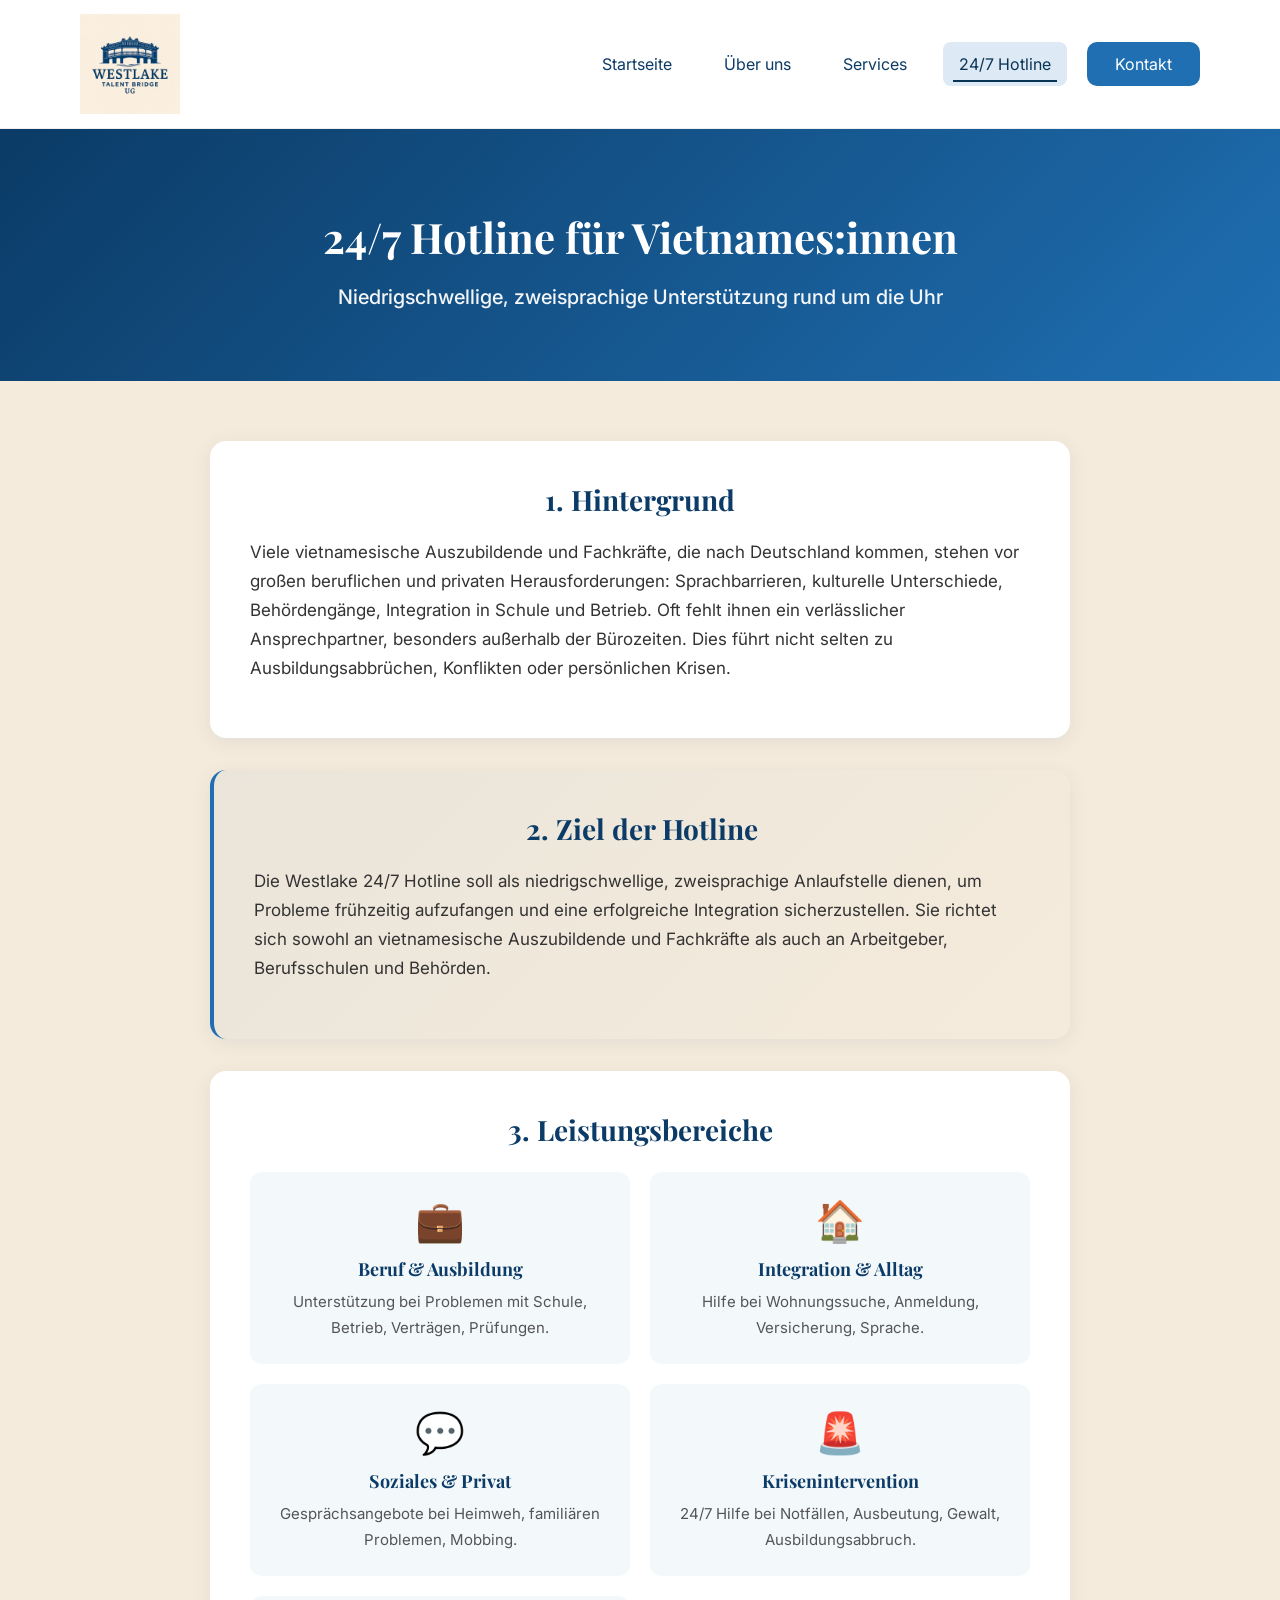
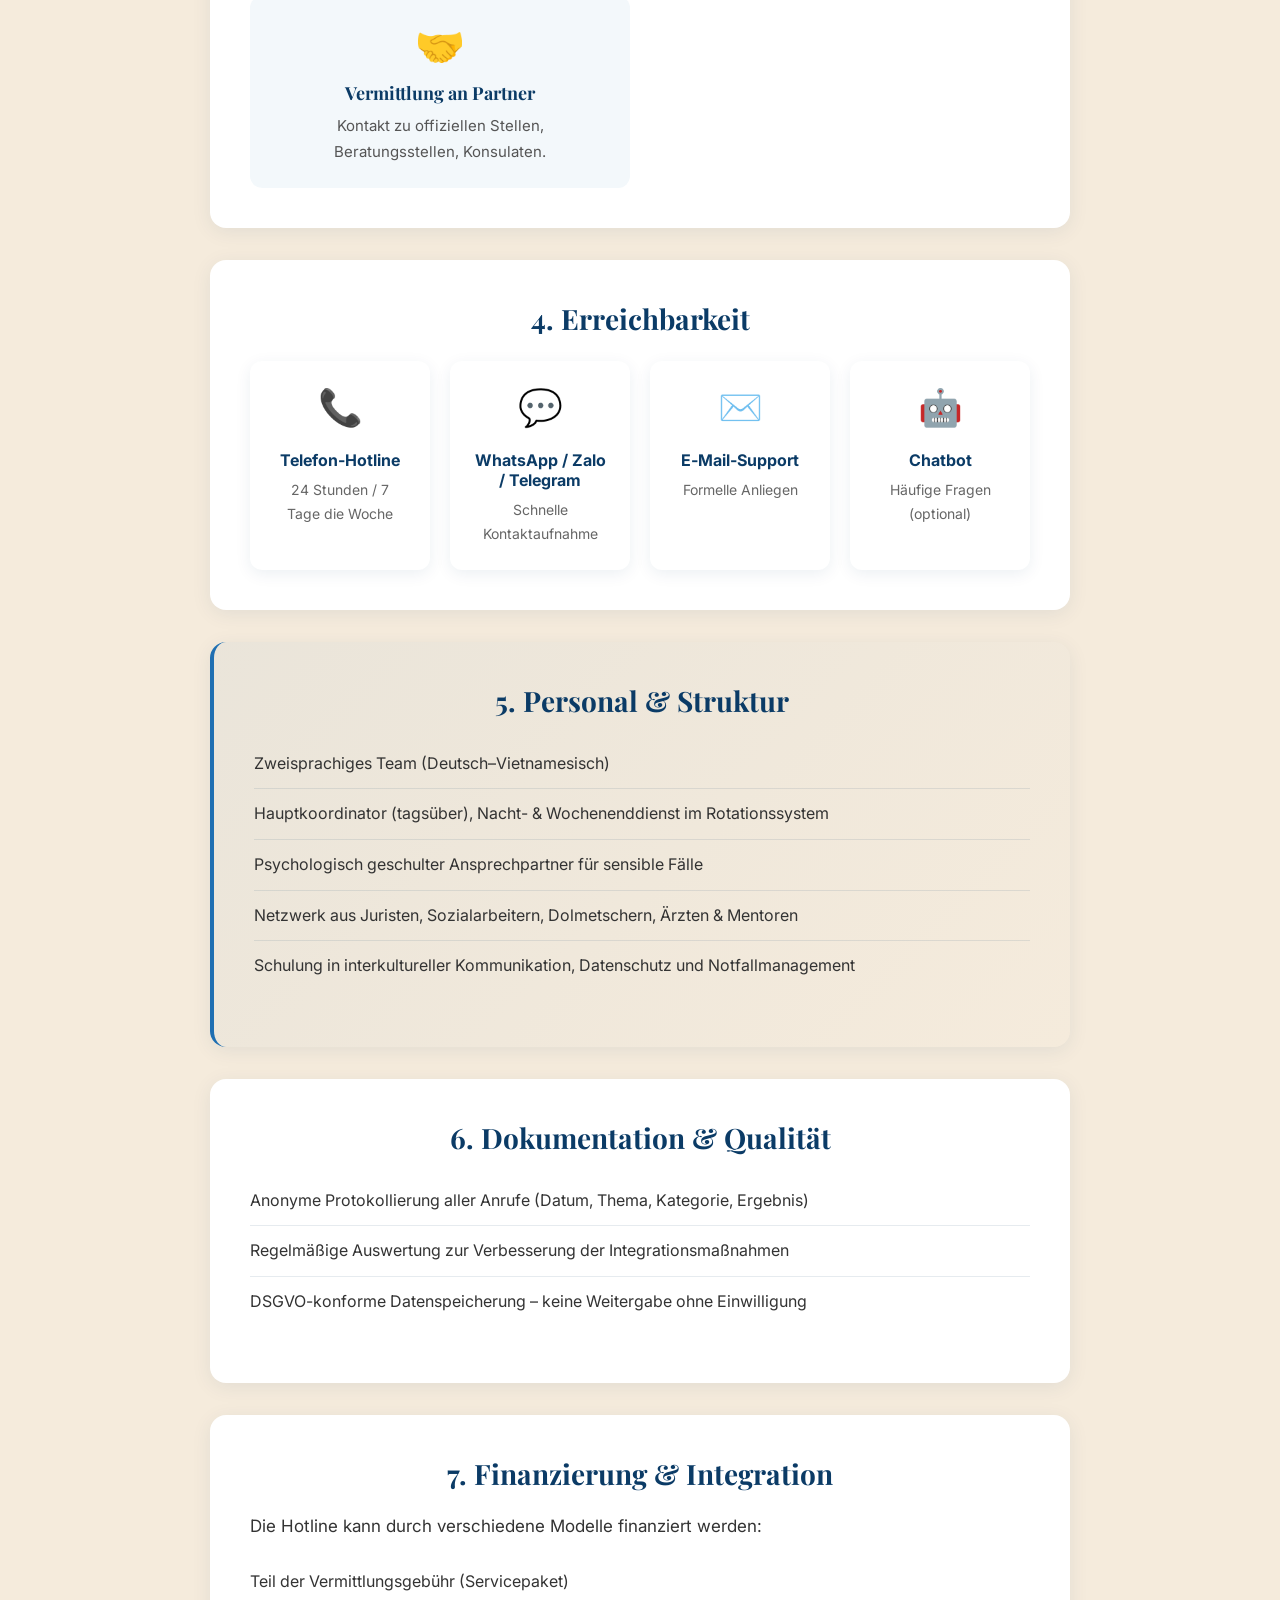
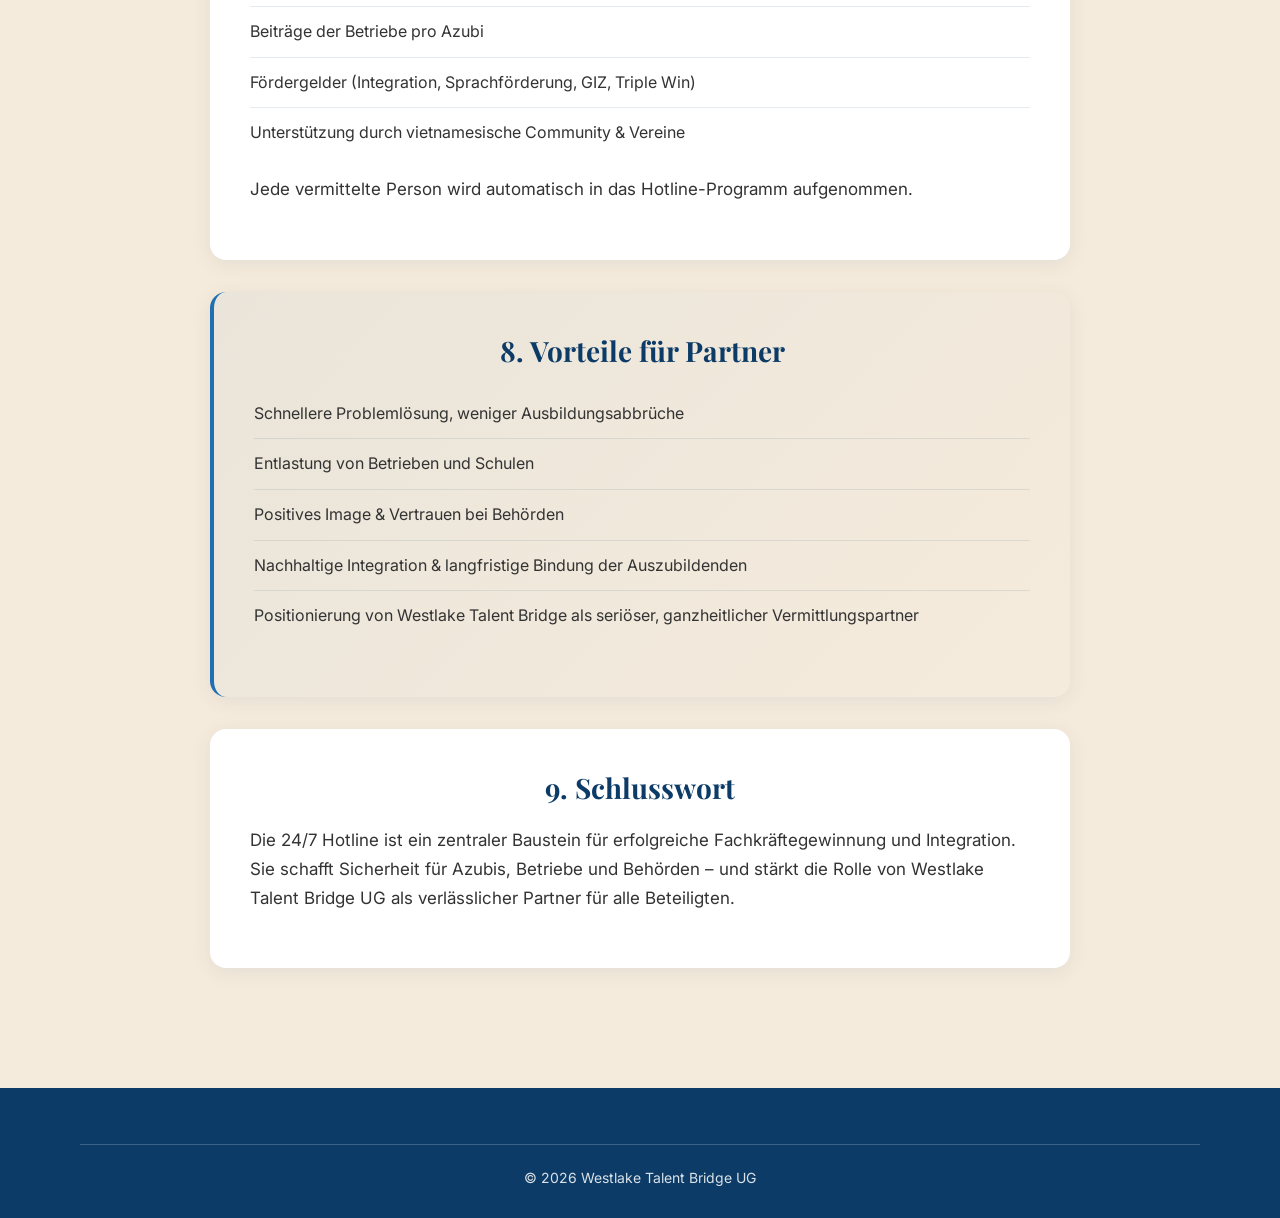
==== commit f2e01b32: "startseite add link" ====
--- a/hotline.html
+++ b/hotline.html
@@ -23,12 +23,14 @@
 <body>
 	<header class="site-header">
 		<div class="container">
-			<a href="/" class="logo" aria-label="Westlake Talent Bridge UG">
+			<a href="index.html" class="logo" aria-label="Westlake Talent Bridge UG">
 				<img src="./img/wtb2.jpeg" alt="Westlake Talent Bridge UG" />
 			</a>
 			<nav id="nav" class="nav" aria-label="Hauptnavigation">
 				<ul class="nav__list">
+					<li><a href="index.html">Startseite</a></li>
 					<li><a href="ueber-uns.html">Über uns</a></li>
+					<li><a href="index.html#services">Services</a></li>
 					<li><a href="hotline.html" class="active">24/7 Hotline</a></li>
 					<li><a href="kontakt.html" class="contact-btn">Kontakt</a></li>
 				</ul>
--- a/css/styles.css
+++ b/css/styles.css
@@ -158,6 +158,8 @@
   width: 36px;
   height: 28px;
   position: relative;
+  cursor: pointer;
+  z-index: 1001;
 }
 
 .burger span {
@@ -167,8 +169,8 @@
   height: 3px;
   background: var(--blue-dark);
   border-radius: 2px;
-  -webkit-transition: 0.2s;
-  transition: 0.2s;
+  -webkit-transition: all 0.3s ease;
+  transition: all 0.3s ease;
 }
 
 .burger span:nth-child(1) {
@@ -181,24 +183,6 @@
 
 .burger span:nth-child(3) {
   top: 21px;
-}
-
-.burger.active span {
-  background: var(--white);
-}
-
-.burger.active span:nth-child(1) {
-  -webkit-transform: translateY(9px) rotate(45deg);
-          transform: translateY(9px) rotate(45deg);
-}
-
-.burger.active span:nth-child(2) {
-  opacity: 0;
-}
-
-.burger.active span:nth-child(3) {
-  -webkit-transform: translateY(-9px) rotate(-45deg);
-          transform: translateY(-9px) rotate(-45deg);
 }
 
 @media (max-width: 992px) {
@@ -253,8 +237,24 @@
     background: var(--blue-hover);
   }
   .burger {
-    display: inline-block;
-    z-index: 1000;
+    display: inline-block !important;
+    z-index: 1001 !important;
+  }
+  button.burger.active span {
+    background: var(--white) !important;
+  }
+  button.burger.active span:nth-child(1) {
+    -webkit-transform: translateY(9px) rotate(45deg) !important;
+            transform: translateY(9px) rotate(45deg) !important;
+    top: 3px !important;
+  }
+  button.burger.active span:nth-child(2) {
+    opacity: 0 !important;
+  }
+  button.burger.active span:nth-child(3) {
+    -webkit-transform: translateY(-9px) rotate(-45deg) !important;
+            transform: translateY(-9px) rotate(-45deg) !important;
+    top: 21px !important;
   }
   body._overflow, html._overflow {
     overflow: hidden;
@@ -267,6 +267,8 @@
   color: var(--white);
   padding: 0;
   overflow: hidden;
+  height: 100vh;
+  height: 100dvh;
 }
 
 .hero::after {
@@ -304,7 +306,7 @@
       -ms-flex-pack: center;
           justify-content: center;
   text-align: center;
-  min-height: 100vh;
+  height: 100%;
   gap: 12px;
 }
 
@@ -484,15 +486,9 @@
   background-position: center calc(30% + var(--parallax-y));
   opacity: 0.4;
   z-index: 0;
-  display: none;
   will-change: transform;
 }
 
-@media (min-width: 768px) {
-  .section-akademie::before {
-    display: block;
-  }
-}
 .section-akademie .container {
   position: relative;
   z-index: 1;
@@ -500,25 +496,6 @@
 
 .akademie-content {
   position: relative;
-}
-
-.akademie-content::before {
-  content: "";
-  position: absolute;
-  inset: -20px;
-  background-image: url("../img/people.png");
-  background-size: cover;
-  background-position: center;
-  opacity: 0.3;
-  z-index: -1;
-  border-radius: 16px;
-  display: block;
-}
-
-@media (min-width: 768px) {
-  .akademie-content::before {
-    display: none;
-  }
 }
 .akademie-content {
   max-width: 900px;
